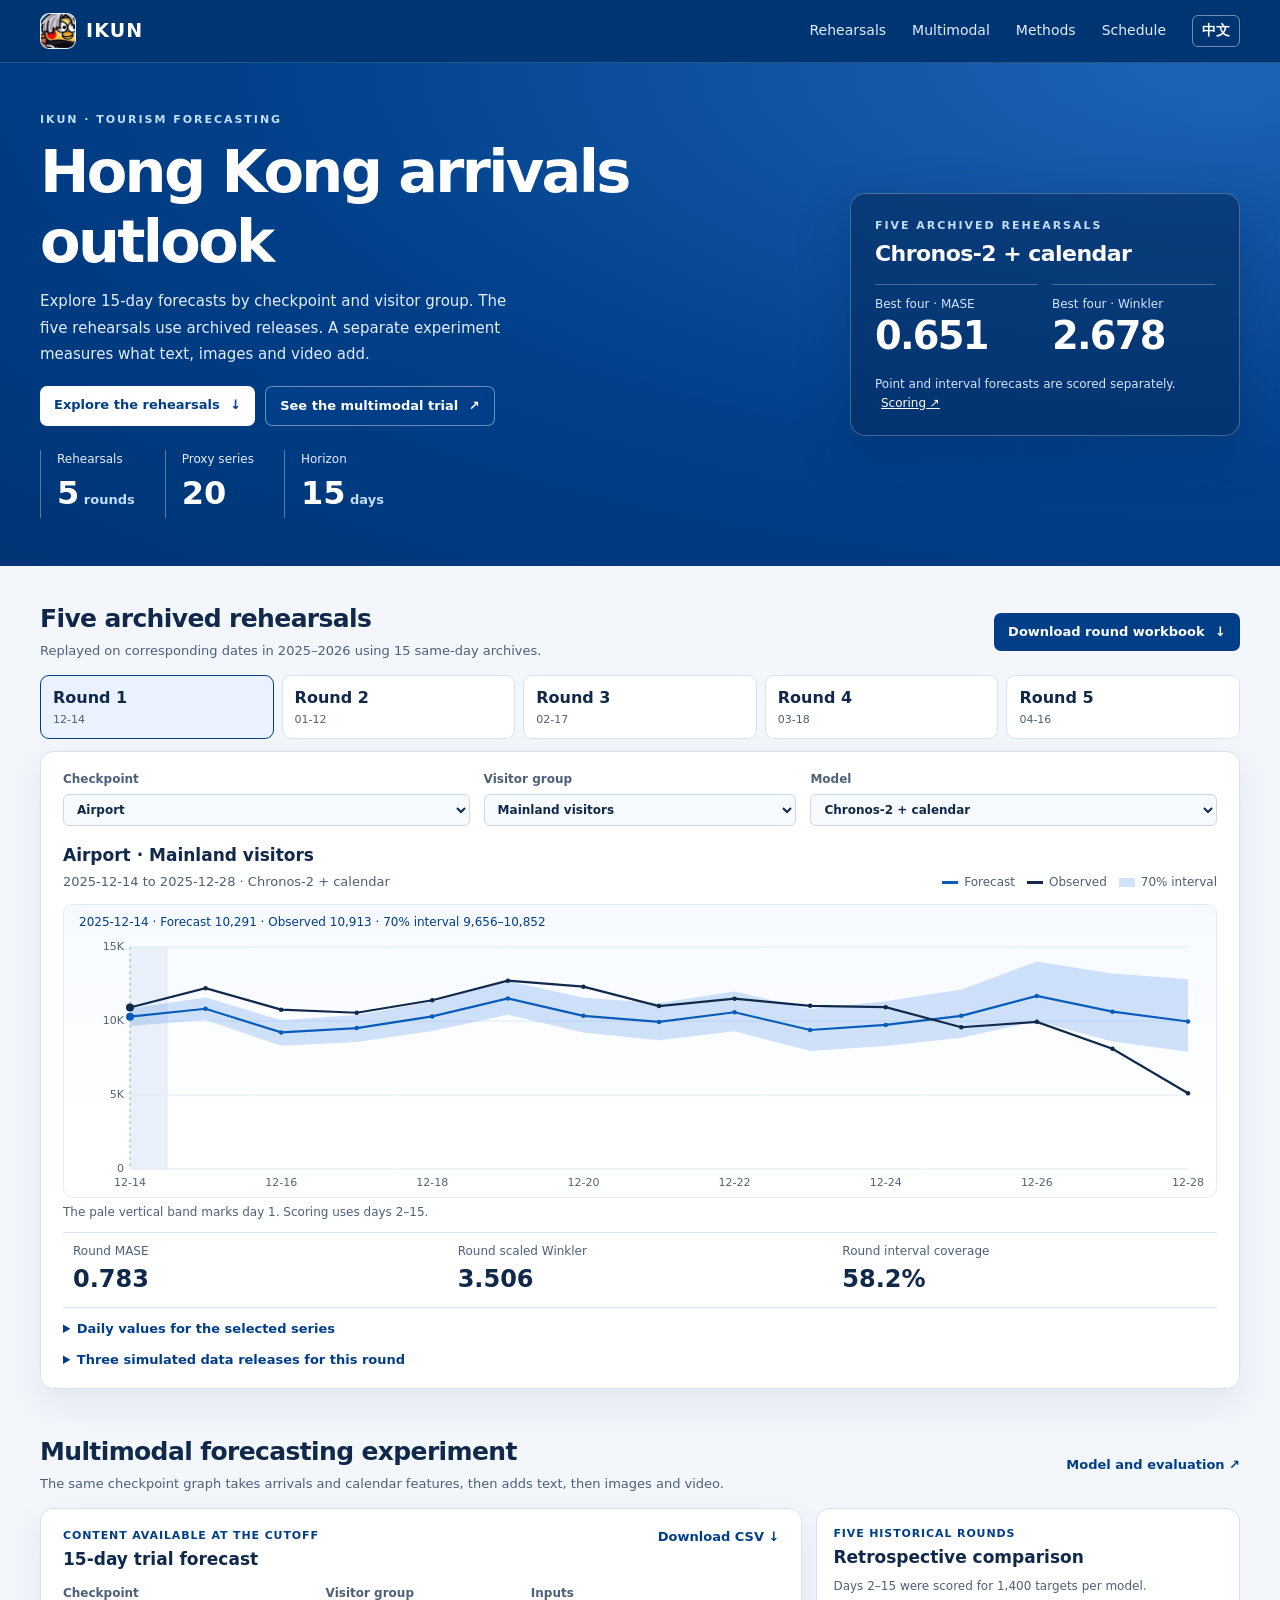
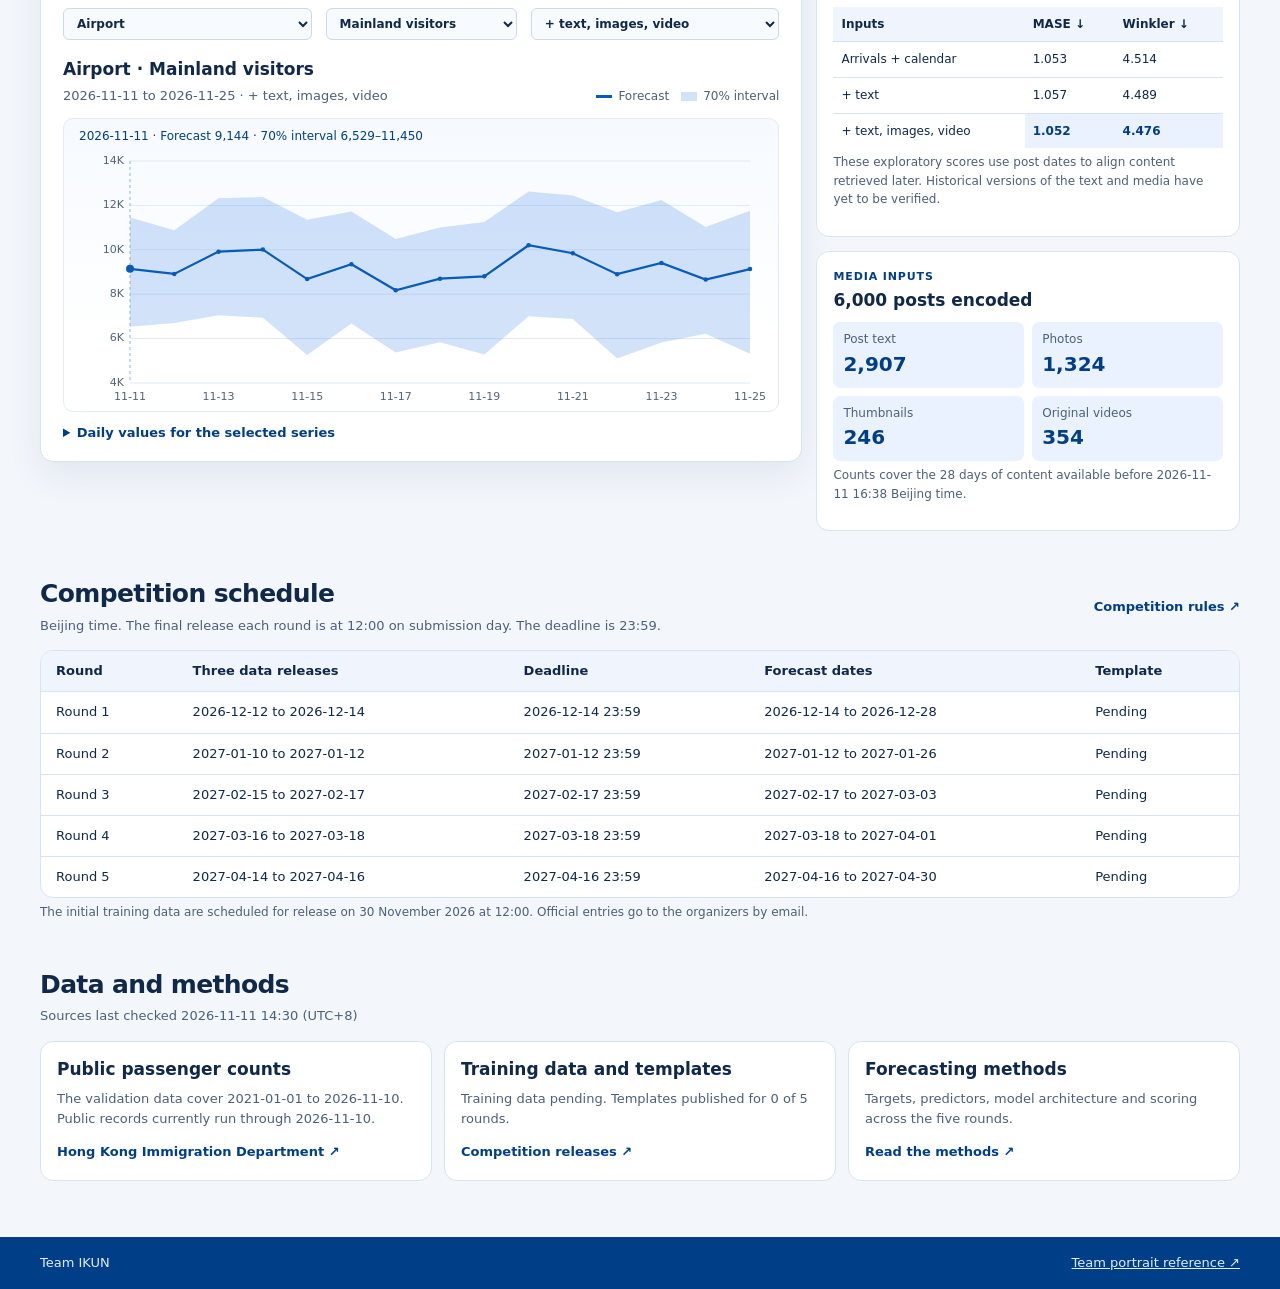
==== site/en/index.html @ d588dd1e "Publish bilingual arrivals outlook and multimodal trial" ====
<!doctype html>
<html lang="en">
<head>
  <meta charset="utf-8">
  <meta name="viewport" content="width=device-width, initial-scale=1">
  <meta name="description" content="IKUN forecasts Hong Kong visitor arrivals by checkpoint, with five archived rehearsals and an experiment using text, images and video.">
  <title>IKUN · Hong Kong arrivals outlook</title>
  <link rel="icon" href="../assets/ikun-avatar.png" type="image/png">
  <link rel="stylesheet" href="../style.css">
  <link rel="alternate" hreflang="zh-Hans" href="../index.html">
  <script defer src="../rehearsal.js"></script>
  <script defer src="../multimodal.js"></script>
  <script defer src="../sources.js"></script>
  <script defer src="../app.js"></script>
</head>
<body>
  <header class="masthead">
    <div class="wrap nav">
      <a class="brand" href="#top"><img class="team-avatar" src="../assets/ikun-avatar.png" alt="" width="36" height="36"> IKUN</a>
      <nav aria-label="Main navigation">
        <a href="#forecast">Rehearsals</a>
        <a href="#multimodal">Multimodal</a>
        <a href="methods.html">Methods</a>
        <a href="#calendar">Schedule</a>
        <a class="language" href="../index.html" hreflang="zh-Hans" lang="zh-Hans">中文</a>
      </nav>
    </div>
  </header>
  <main id="top">
    <section class="hero">
      <div class="wrap hero-content hero-dashboard">
        <div class="hero-copy">
          <p class="eyebrow">IKUN · TOURISM FORECASTING</p>
          <h1>Hong Kong arrivals outlook</h1>
          <p class="intro">Explore 15-day forecasts by checkpoint and visitor group. The five rehearsals use archived releases. A separate experiment measures what text, images and video add.</p>
          <div class="hero-actions">
            <a class="button hero-button" href="#forecast">Explore the rehearsals <span aria-hidden="true">↓</span></a>
            <a class="button hero-outline" href="#multimodal">See the multimodal trial <span aria-hidden="true">↗</span></a>
          </div>
          <dl class="hero-stats">
            <div><dt>Rehearsals</dt><dd>5<span> rounds</span></dd></div>
            <div><dt>Proxy series</dt><dd>20</dd></div>
            <div><dt>Horizon</dt><dd>15<span> days</span></dd></div>
          </dl>
        </div>
        <div class="hero-result">
          <p class="eyebrow">FIVE ARCHIVED REHEARSALS</p>
          <h2>Chronos-2 + calendar</h2>
          <dl class="hero-result-stats">
            <div><dt>Best four · MASE</dt><dd id="hero-mase">—</dd></div>
            <div><dt>Best four · Winkler</dt><dd id="hero-winkler">—</dd></div>
          </dl>
          <p>Point and interval forecasts are scored separately. <a href="methods.html#evaluation-title">Scoring ↗</a></p>
        </div>
      </div>
    </section>
    <div class="wrap content">
      <section id="forecast" aria-labelledby="forecast-title">
        <div class="section-heading">
          <div><h2 id="forecast-title">Five archived rehearsals</h2><p>Replayed on corresponding dates in 2025–2026 using 15 same-day archives.</p></div>
          <a id="workbook" class="button" download>Download round workbook <span aria-hidden="true">↓</span></a>
        </div>
        <div class="rounds" id="rounds" aria-label="Rehearsal rounds"></div>
        <div class="card forecast">
          <div class="filters">
            <label>Checkpoint<select id="port"></select></label>
            <label>Visitor group<select id="group"></select></label>
            <label>Model<select id="model"></select></label>
          </div>
          <div class="chart-header">
            <div><h3 id="chart-title"></h3><p id="chart-subtitle" aria-live="polite"></p></div>
            <ul class="legend" aria-label="Chart legend">
              <li><i class="forecast-key"></i>Forecast</li>
              <li><i class="actual-key"></i>Observed</li>
              <li><i class="interval-key"></i>70% interval</li>
            </ul>
          </div>
          <div class="chart-surface">
            <output class="chart-readout" id="chart-readout"></output>
            <canvas id="chart" tabindex="0" role="img" aria-label="Daily arrivals and forecasts. Use the left and right arrow keys to change dates. Values are listed in the table below."></canvas>
          </div>
          <p class="caption">The pale vertical band marks day 1. Scoring uses days 2–15.</p>
          <dl class="scores" id="scores" aria-live="polite"></dl>
          <details>
            <summary>Daily values for the selected series</summary>
            <div class="table-scroll">
              <table><thead><tr><th>Date</th><th>Observed</th><th>Point forecast</th><th>Lower</th><th>Upper</th></tr></thead><tbody id="daily"></tbody></table>
            </div>
          </details>
          <details>
            <summary>Three simulated data releases for this round</summary>
            <p class="caption">Each archive is selected at the noon Beijing time cutoff. All three forecasts cover the same target dates. The third serves as the rehearsal submission.</p>
            <div class="table-scroll">
              <table><thead><tr><th>Release date</th><th>Archive timestamp</th><th>History through</th><th>MASE</th></tr></thead><tbody id="releases"></tbody></table>
            </div>
          </details>
        </div>
      </section>
      <section id="multimodal" aria-labelledby="multimodal-title">
        <div class="section-heading">
          <div><h2 id="multimodal-title">Multimodal forecasting experiment</h2><p>The same checkpoint graph takes arrivals and calendar features, then adds text, then images and video.</p></div>
          <a class="text-link" href="methods.html#multimodal-method">Model and evaluation ↗</a>
        </div>
        <div class="experiment-grid">
          <article class="card forecast">
            <div class="experiment-heading">
              <div><p class="section-kicker">CONTENT AVAILABLE AT THE CUTOFF</p><h3>15-day trial forecast</h3></div>
              <a class="text-link" id="media-export" href="../exports/multimodal-trial.csv" download>Download CSV ↓</a>
            </div>
            <div class="filters media-filters">
              <label>Checkpoint<select id="media-port"></select></label>
              <label>Visitor group<select id="media-group"></select></label>
              <label>Inputs<select id="media-model"></select></label>
            </div>
            <div class="chart-header">
              <div><h3 id="media-chart-title"></h3><p id="media-chart-subtitle"></p></div>
              <ul class="legend" aria-label="Chart legend">
                <li><i class="forecast-key"></i>Forecast</li><li><i class="interval-key"></i>70% interval</li>
              </ul>
            </div>
            <div class="chart-surface">
              <output class="chart-readout" id="media-readout"></output>
              <canvas id="media-chart" tabindex="0" role="img" aria-label="Trial forecasts and intervals. Use the left and right arrow keys to change dates."></canvas>
            </div>
            <details>
              <summary>Daily values for the selected series</summary>
              <div class="table-scroll"><table><thead><tr><th>Date</th><th>Point forecast</th><th>Lower</th><th>Upper</th></tr></thead><tbody id="media-daily"></tbody></table></div>
            </details>
          </article>
          <aside class="experiment-side">
            <article class="card experiment-card">
              <p class="section-kicker">FIVE HISTORICAL ROUNDS</p>
              <h3>Retrospective comparison</h3>
              <p id="media-score-note" class="caption"></p>
              <div class="table-scroll">
                <table class="experiment-scores"><thead><tr><th>Inputs</th><th>MASE ↓</th><th>Winkler ↓</th></tr></thead><tbody id="media-scores"></tbody></table>
              </div>
              <p class="caption">These exploratory scores use post dates to align content retrieved later. Historical versions of the text and media have yet to be verified.</p>
            </article>
            <article class="card experiment-card">
              <p class="section-kicker">MEDIA INPUTS</p><h3 id="media-posts"></h3>
              <dl class="media-counts" id="media-counts"></dl>
              <p id="media-cutoff" class="caption"></p>
            </article>
          </aside>
        </div>
      </section>
      <section id="calendar" aria-labelledby="calendar-title">
        <div class="section-heading">
          <div><h2 id="calendar-title">Competition schedule</h2><p>Beijing time. The final release each round is at 12:00 on submission day. The deadline is 23:59.</p></div>
          <a class="text-link" href="https://tourismforecasting.net/tfc/rules.html">Competition rules ↗</a>
        </div>
        <div class="card table-scroll">
          <table class="calendar"><thead><tr><th>Round</th><th>Three data releases</th><th>Deadline</th><th>Forecast dates</th><th>Template</th></tr></thead><tbody id="schedule"></tbody></table>
        </div>
        <p class="caption">The initial training data are scheduled for release on 30 November 2026 at 12:00. Official entries go to the organizers by email.</p>
      </section>
      <section id="sources" aria-labelledby="sources-title">
        <div class="section-heading"><div><h2 id="sources-title">Data and methods</h2><p id="checked">Loading source status…</p></div></div>
        <div class="sources">
          <article class="card source-card"><h3>Public passenger counts</h3><p id="passenger-status"></p><a class="text-link" href="https://data.gov.hk/en-data/dataset/hk-immd-set5-statistics-daily-passenger-traffic">Hong Kong Immigration Department ↗</a></article>
          <article class="card source-card"><h3>Training data and templates</h3><p id="template-status"></p><a class="text-link" href="https://tourismforecasting.net/tfc/data_release.html#submission-templates">Competition releases ↗</a></article>
          <article class="card source-card"><h3>Forecasting methods</h3><p>Targets, predictors, model architecture and scoring across the five rounds.</p><a class="text-link" href="methods.html">Read the methods ↗</a></article>
        </div>
      </section>
    </div>
  </main>
  <footer><div class="wrap footer"><span>Team IKUN</span><a href="methods.html#team-photo">Team portrait reference ↗</a></div></footer>
</body>
</html>
---- site/style.css ----
:root {
  color-scheme: light;
  --ink: #10294a;
  --muted: #4d607a;
  --navy: #003f88;
  --line: #d8e3f2;
  --white: #fff;
  --paper: #f3f6fb;
  --accent: #003f88;
  --light-accent: #c1ddff;
  --tint: #eaf2ff;
  --plot-line: #075cb9;
  --plot-band: rgba(44, 124, 224, .21);
  --shadow: 0 14px 36px rgba(20, 55, 102, .075);
  font-family: Inter, "Microsoft YaHei", "PingFang SC", system-ui, sans-serif;
}
* { box-sizing: border-box; }
body { margin: 0; background: var(--paper); color: var(--ink); line-height: 1.55; }
a { color: inherit; }
button, select { font: inherit; }
button, summary, select { cursor: pointer; }
:focus-visible { outline: 3px solid #619cf3; outline-offset: 4px; }
.wrap { max-width: 1200px; width: calc(100% - 64px); margin: auto; }
.masthead { background: #003573; color: var(--white); border-bottom: 1px solid #ffffff28; }
.nav { min-height: 62px; display: flex; justify-content: space-between; align-items: center; gap: 16px; }
.brand { font-weight: 760; font-size: 19px; letter-spacing: .06em; display: inline-flex; gap: 10px; align-items: center; text-decoration: none; }
.team-avatar { display: block; object-fit: cover; border-radius: 9px; border: 1px solid #ffffff9e; background: var(--light-accent); }
nav { display: flex; align-items: center; gap: 26px; }
nav a { color: #e2edff; text-decoration: none; font-size: 14px; white-space: nowrap; }
nav a[aria-current="page"] { color: white; text-decoration: underline; text-underline-offset: 6px; }
nav a:hover, .text-link:hover { text-decoration: underline; }
.language { border: 1px solid #ffffff70; border-radius: 6px; padding: 4px 9px; color: white; font-weight: 650; }
.language:hover { background: #ffffff20; text-decoration: none; }
.hero { background: radial-gradient(ellipse at 96% 0%, #1d64b8 0%, #003f88 58%, #003475 100%); color: white; }
.hero-content { min-height: 218px; padding-block: 32px; display: flex; align-items: center; justify-content: space-between; gap: 32px; }
.hero-dashboard { padding-block: 48px; align-items: center; gap: clamp(24px, 6vw, 76px); }
.hero-copy { flex: 1 1 0; min-width: 0; }
.hero-copy .intro { max-width: 495px; line-height: 1.75; }
.hero-actions { display: flex; flex-wrap: wrap; gap: 10px; margin-block: 19px 24px; }
.hero-outline { color: white; border: 1px solid #ffffff66; background: #ffffff0e; }
.hero-outline:hover { background: #ffffff2b; }
.hero-result { flex: 0 0 min(38%, 390px); min-width: 0; padding: 23px 24px; border: 1px solid #ffffff42; border-radius: 15px; background: #062e62a0; box-shadow: 0 16px 48px #00265956; }
.hero-result h2 { margin: 5px 0 15px; font-size: 22px; }
.hero-result p:last-child { font-size: 12px; margin: 16px 0 0; color: #d3e4ff; }
.hero-result p a { margin-left: 6px; color: white; }
.hero-result-stats { display: grid; grid-template-columns: 1fr 1fr; gap: 14px; margin: 0; }
.hero-result-stats > div { border-top: 1px solid #ffffff45; padding-top: 10px; }
.hero-result-stats dt { color: #d3e4ff; font-size: 12px; }
.hero-result-stats dd { font-weight: 720; font-size: clamp(27px, 3vw, 42px); letter-spacing: -.045em; line-height: 1.2; }
.eyebrow { margin: 0; font-size: 11px; color: var(--light-accent); font-weight: 700; letter-spacing: .18em; }
h1 { font-size: clamp(34px, 5vw, 59px); line-height: 1.18; margin: 9px 0 12px; letter-spacing: -.045em; }
.intro { color: #e2edff; margin: 0; font-size: 15px; }
.hero-stats { display: flex; gap: 30px; margin: 0; }
.hero-stats > div { padding-left: 16px; border-left: 1px solid #ffffff58; }
.hero-stats dt { color: #e2edff; font-size: 12px; white-space: nowrap; }
dd { margin: 0; font-variant-numeric: tabular-nums; }
.hero-stats dd { color: white; font-size: 32px; font-weight: 730; white-space: nowrap; }
.hero-stats dd span { font-size: 13px; color: var(--light-accent); }
.content { padding-block: 36px 56px; }
.content section + section { margin-top: 46px; }
.section-heading { display: flex; justify-content: space-between; align-items: center; gap: 12px; margin-bottom: 14px; }
h2, h3 { line-height: 1.35; margin: 0; }
h2 { font-size: 25px; letter-spacing: -.025em; }
h3 { font-size: 17px; }
.section-heading p, .chart-header p { margin: 5px 0 0; color: var(--muted); font-size: 13px; }
.button { display: inline-block; background: var(--accent); color: white; border-radius: 7px; padding: 9px 14px; font-size: 13px; font-weight: 650; text-decoration: none; white-space: nowrap; }
.button:hover { background: #002e65; }
.hero-button { background: #fff; color: var(--accent); }
.hero-button:hover { background: var(--light-accent); }
.button span { margin-left: 6px; }
.rounds { display: grid; grid-template-columns: repeat(5, minmax(0, 1fr)); gap: 8px; margin-bottom: 12px; }
.round { padding: 10px 12px; text-align: left; border: 1px solid var(--line); border-radius: 9px; background: white; color: var(--ink); }
.round:hover { border-color: #82a9d8; }
.round b, .round span { display: block; }
.round span { font-size: 11px; color: var(--muted); font-variant-numeric: tabular-nums; white-space: nowrap; }
.round[aria-pressed="true"] { background: var(--tint); border-color: var(--accent); }
.card { min-width: 0; background: white; border: 1px solid var(--line); border-radius: 13px; }
.forecast { padding: 18px 22px; box-shadow: var(--shadow); }
.filters { display: grid; grid-template-columns: 1.3fr 1fr 1.3fr; gap: 14px; }
label { display: flex; flex-direction: column; gap: 5px; font-size: 12px; color: var(--muted); font-weight: 650; min-width: 0; }
select { background: #f7faff; border: 1px solid #cbd9eb; border-radius: 6px; color: var(--ink); padding: 7px 9px; width: 100%; }
.chart-header { margin-top: 18px; display: flex; justify-content: space-between; align-items: end; flex-wrap: wrap; gap: 8px; }
.legend { display: flex; flex-wrap: wrap; gap: 12px; padding: 0; margin: 0; list-style: none; color: var(--muted); font-size: 12px; }
.legend li { display: inline-flex; align-items: center; gap: 6px; }
.legend i { width: 16px; height: 3px; background: var(--plot-line); }
.legend .actual-key { background: var(--ink); }
.legend .interval-key { height: 9px; background: var(--plot-band); }
canvas { display: block; width: 100%; height: 262px; }
.chart-surface { background: linear-gradient(180deg, #f6faff, #fff 76%); border: 1px solid #e2ebf7; border-radius: 10px; margin-top: 12px; padding: 8px 10px 0; }
.chart-readout { display: block; min-height: 22px; margin-inline: 5px; color: var(--accent); font-size: 12px; font-variant-numeric: tabular-nums; }
.caption { color: var(--muted); margin: 5px 0 11px; font-size: 12px; }
.scores { display: grid; grid-template-columns: repeat(3, 1fr); border-top: 1px solid var(--line); border-bottom: 1px solid var(--line); padding-block: 9px; margin: 10px 0 0; }
.scores div { padding-left: 10px; }
.scores dt { font-size: 12px; color: var(--muted); }
.scores dd { font-weight: 700; font-size: 24px; }
details { margin-top: 11px; font-size: 13px; }
details summary { font-weight: 650; color: var(--accent); }
.table-scroll { overflow-x: auto; }
table { width: 100%; border-collapse: collapse; font-size: 13px; }
th, td { padding: 10px 12px; text-align: left; white-space: nowrap; border-bottom: 1px solid var(--line); font-variant-numeric: tabular-nums; }
th { background: #f0f5fd; font-weight: 650; }
tbody tr:last-child td { border-bottom: 0; }
.calendar th, .calendar td { padding: 10px 15px; }
.text-link { color: var(--accent); font-weight: 650; text-decoration: none; font-size: 13px; white-space: nowrap; }
.sources { display: grid; grid-template-columns: repeat(3, 1fr); gap: 12px; }
.experiment-grid { display: grid; grid-template-columns: minmax(0, 1.8fr) minmax(0, 1fr); align-items: start; gap: 14px; }
.experiment-heading { display: flex; justify-content: space-between; align-items: start; gap: 10px; margin-bottom: 13px; }
.experiment-side { display: grid; min-width: 0; gap: 14px; }
.experiment-card { padding: 16px; }
.section-kicker { color: var(--accent); font-size: 11px; font-weight: 750; letter-spacing: .08em; margin: 0 0 4px; }
.experiment-card > h3 { margin-bottom: 8px; }
.experiment-scores { font-size: 12px; }
.experiment-scores th, .experiment-scores td { padding: 8px; }
.experiment-scores td:first-child { white-space: normal; }
.best-score { color: var(--accent); font-weight: 750; background: var(--tint); }
.media-counts { display: grid; grid-template-columns: repeat(2, 1fr); gap: 8px; margin: 10px 0 0; }
.media-counts > div { background: var(--tint); border-radius: 7px; padding: 8px 10px; }
.media-counts dt { font-size: 12px; color: var(--muted); }
.media-counts dd { font-weight: 720; font-size: 20px; color: var(--accent); }
.source-card { padding: 16px; }
.source-card p { color: var(--muted); margin: 8px 0 10px; font-size: 13px; }
.status { color: var(--accent); font-weight: 650; }
footer { background: var(--navy); color: #e2edff; font-size: 13px; }
.footer { display: flex; justify-content: space-between; padding-block: 16px; }
.method-content { max-width: 1040px; }
.method-card { padding: 18px 20px; }
.method-card p { margin: 0 0 12px; }
.method-card p:last-child { margin-bottom: 0; }
.method-card h3 { margin-bottom: 10px; }
.method-stats { display: grid; grid-template-columns: repeat(3, 1fr); margin: 16px 0; gap: 10px; }
.method-stats div { padding: 10px 12px; background: var(--tint); border-radius: 6px; }
.method-stats dt { font-size: 12px; color: var(--muted); }
.method-stats dd { font-size: 22px; font-weight: 730; color: var(--accent); }
.method-links { display: flex; flex-wrap: wrap; gap: 4px 16px; margin: 10px 0 0; }
.method-links a { font-size: 13px; font-weight: 650; color: var(--accent); text-decoration: none; }
.method-links a:hover { text-decoration: underline; }
.method-table { min-width: 530px; }
.method-table th, .method-table td { white-space: normal; vertical-align: top; }
.method-table tbody th { width: 19%; background: white; }
.method-models { display: grid; grid-template-columns: repeat(2, 1fr); gap: 14px; }
.method-wide { grid-column: 1 / -1; }
.formula { background: var(--tint); padding: 10px 12px; border-radius: 6px; color: var(--accent); font-size: 14px; }
.method-flow { display: grid; grid-template-columns: repeat(4, 1fr); gap: 10px; margin: 0 0 14px; padding: 0; list-style: none; }
.method-flow li { background: #e5efff; border: 1px solid var(--line); border-radius: 8px; padding: 12px; }
.method-flow strong, .method-flow span { display: block; }
.method-flow span { margin-top: 4px; font-size: 13px; color: var(--muted); }
.metric-list { display: grid; gap: 12px; margin: 0 0 12px; }
.metric-list dt { font-weight: 700; }
.metric-list dd { margin-top: 2px; color: var(--muted); }
.team-photo { margin-top: 24px; }
.team-photo figure { margin: 14px 0 0; }
.team-photo img { display: block; width: min(100%, 280px); height: auto; border-radius: 8px; }
@media (max-width: 860px) {
  .hero-dashboard { padding-block: 36px; }
  .experiment-grid { grid-template-columns: 1fr; }
  .experiment-side { grid-template-columns: repeat(2, 1fr); }
}
@media (max-width: 720px) {
  .wrap { width: calc(100% - 32px); }
  .hero-content { align-items: flex-start; flex-direction: column; gap: 20px; padding-block: 24px; }
  .hero-dashboard { gap: 23px; }
  .hero-result { flex-basis: auto; width: 100%; padding: 15px 16px; }
  .hero-result h2 { margin-bottom: 8px; font-size: 18px; }
  .hero-result p:last-child { margin-top: 9px; }
  .hero-actions { margin-block: 14px 17px; }
  .hero-stats { gap: 20px; }
  .hero-stats dd { font-size: 25px; }
  nav { gap: 12px; }
  nav a { font-size: 12px; }
  .rounds { gap: 4px; }
  .round { padding: 7px 3px; text-align: center; }
  .round b { font-size: 13px; white-space: nowrap; }
  .filters { grid-template-columns: repeat(2, minmax(0, 1fr)); }
  .filters label:last-child { grid-column: span 2; }
  .forecast { padding: 12px; }
  .sources { grid-template-columns: 1fr; }
  .experiment-side { grid-template-columns: 1fr; }
  .method-models { grid-template-columns: 1fr; }
  .method-flow { grid-template-columns: repeat(2, 1fr); }
  .method-card { padding: 14px; }
  .method-stats dd { font-size: 18px; }
  .section-heading { align-items: start; }
  .button { white-space: normal; text-align: center; }
  canvas { height: 218px; }
  .chart-surface { padding-inline: 4px; }
}
@media (max-width: 580px) {
  .nav { flex-wrap: wrap; gap: 7px; padding-block: 9px; }
  .nav nav { justify-content: space-between; flex-wrap: wrap; gap: 8px; flex: 1 1 100%; }
  .brand { font-size: 16px; }
}
@media (max-width: 380px) {
  .hero-stats { gap: 12px; }
  .hero-stats > div { padding-left: 9px; }
  .round b { font-size: 12px; }
  .section-heading { flex-wrap: wrap; }
}
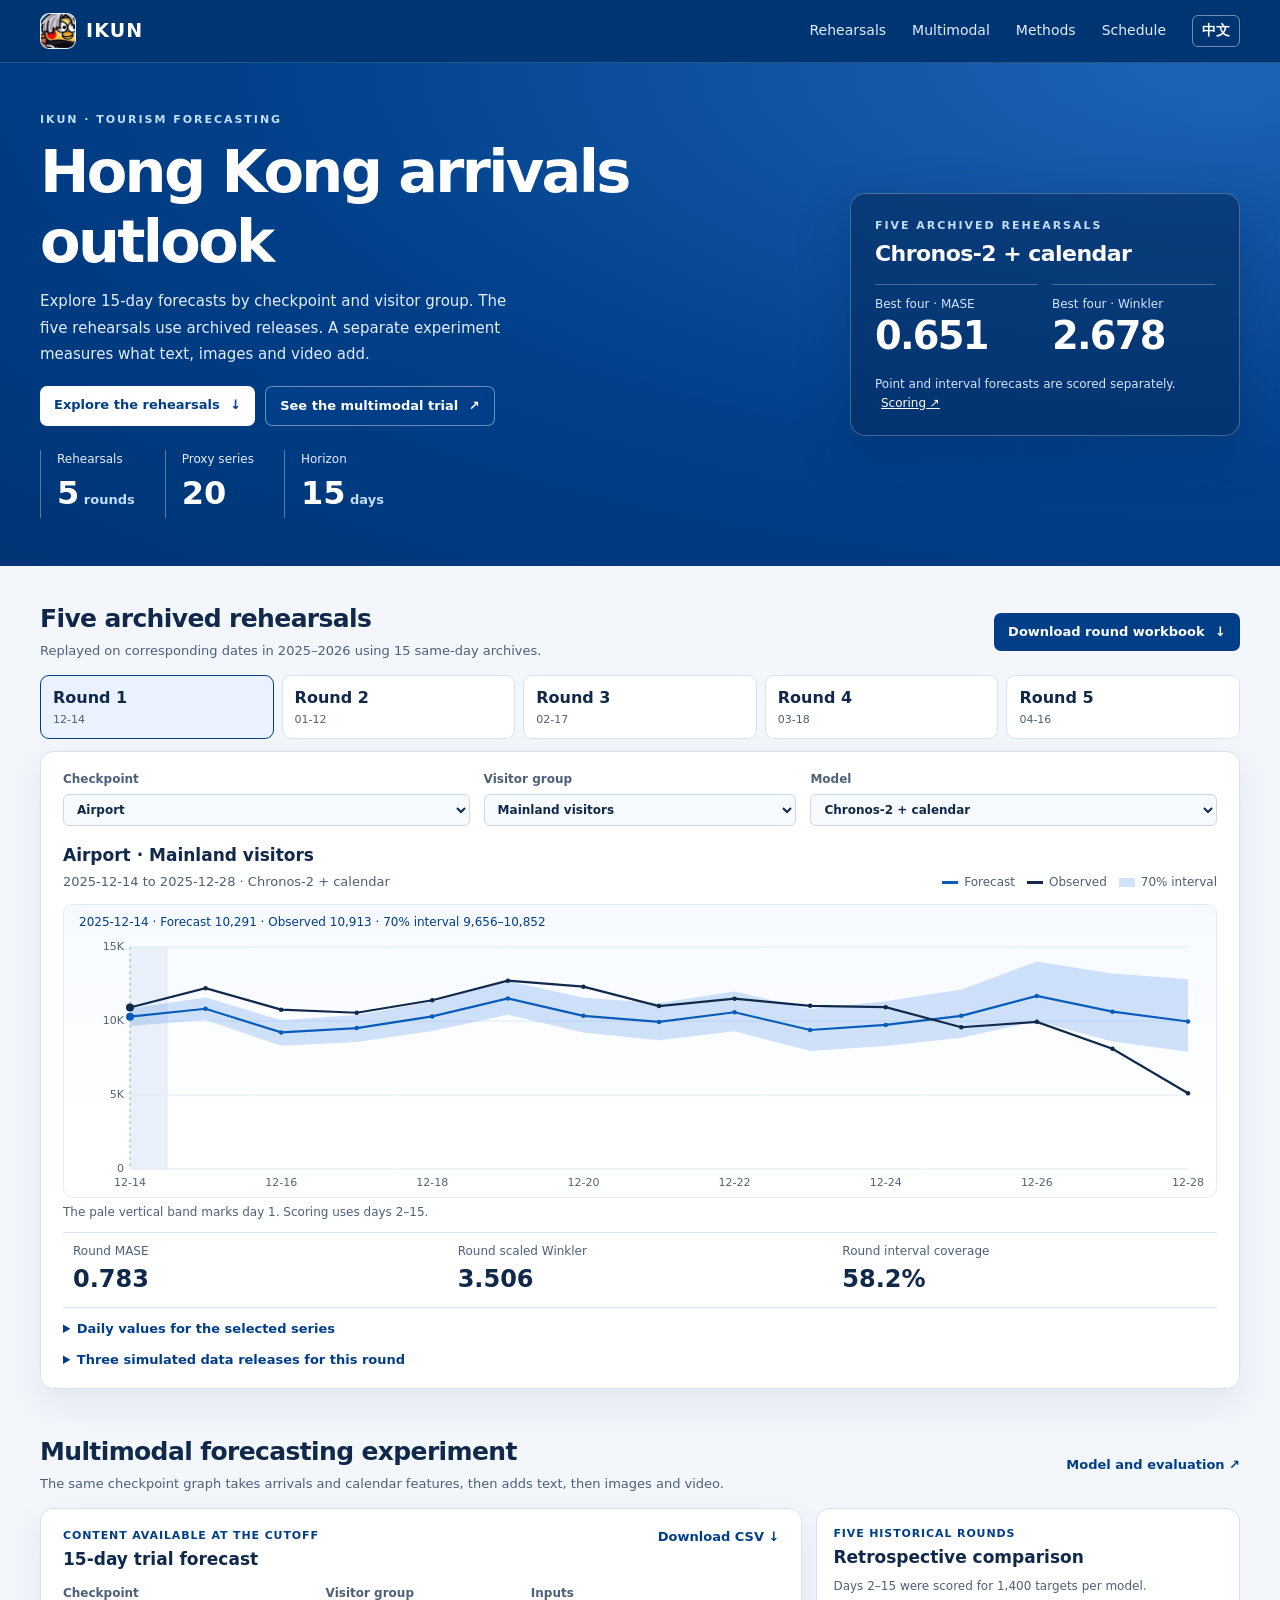
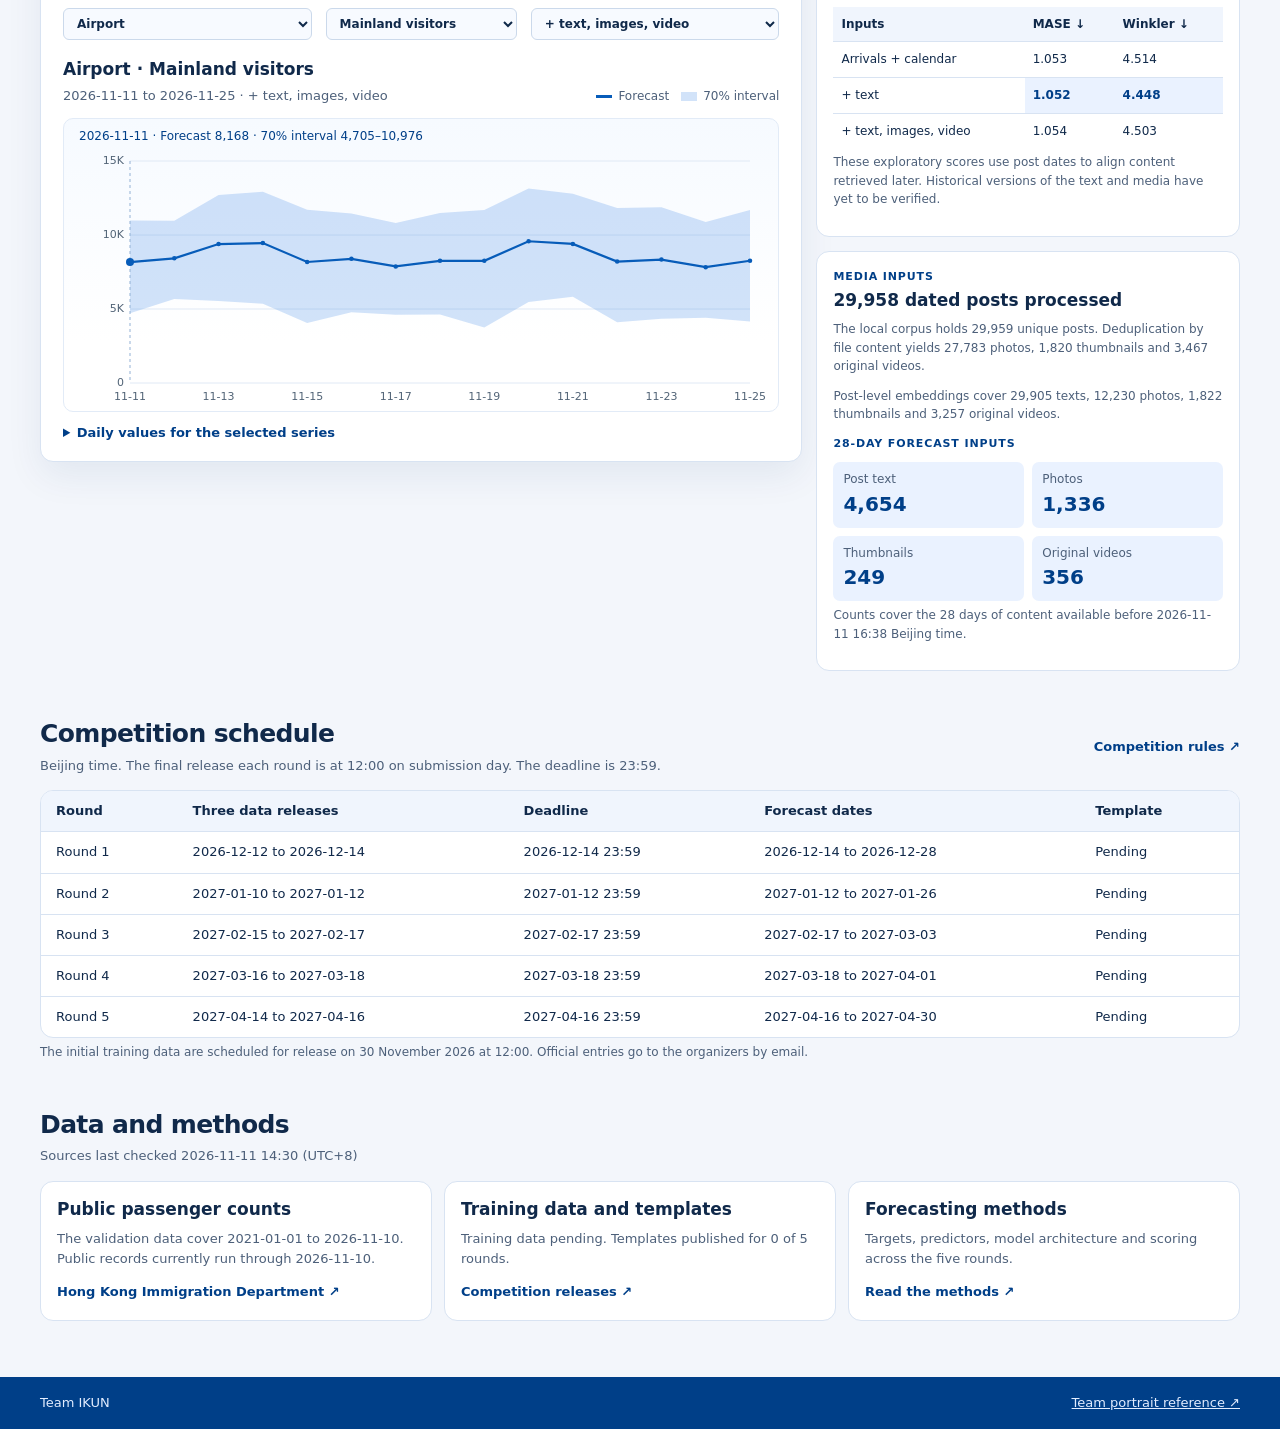
==== commit 5c00c06f: "Publish replay across all dated social posts" ====
--- a/site/en/index.html
+++ b/site/en/index.html
@@ -139,6 +139,9 @@
             </article>
             <article class="card experiment-card">
               <p class="section-kicker">MEDIA INPUTS</p><h3 id="media-posts"></h3>
+              <p id="media-inventory" class="caption"></p>
+              <p id="media-encoded" class="caption"></p>
+              <p class="section-kicker">28-DAY FORECAST INPUTS</p>
               <dl class="media-counts" id="media-counts"></dl>
               <p id="media-cutoff" class="caption"></p>
             </article>
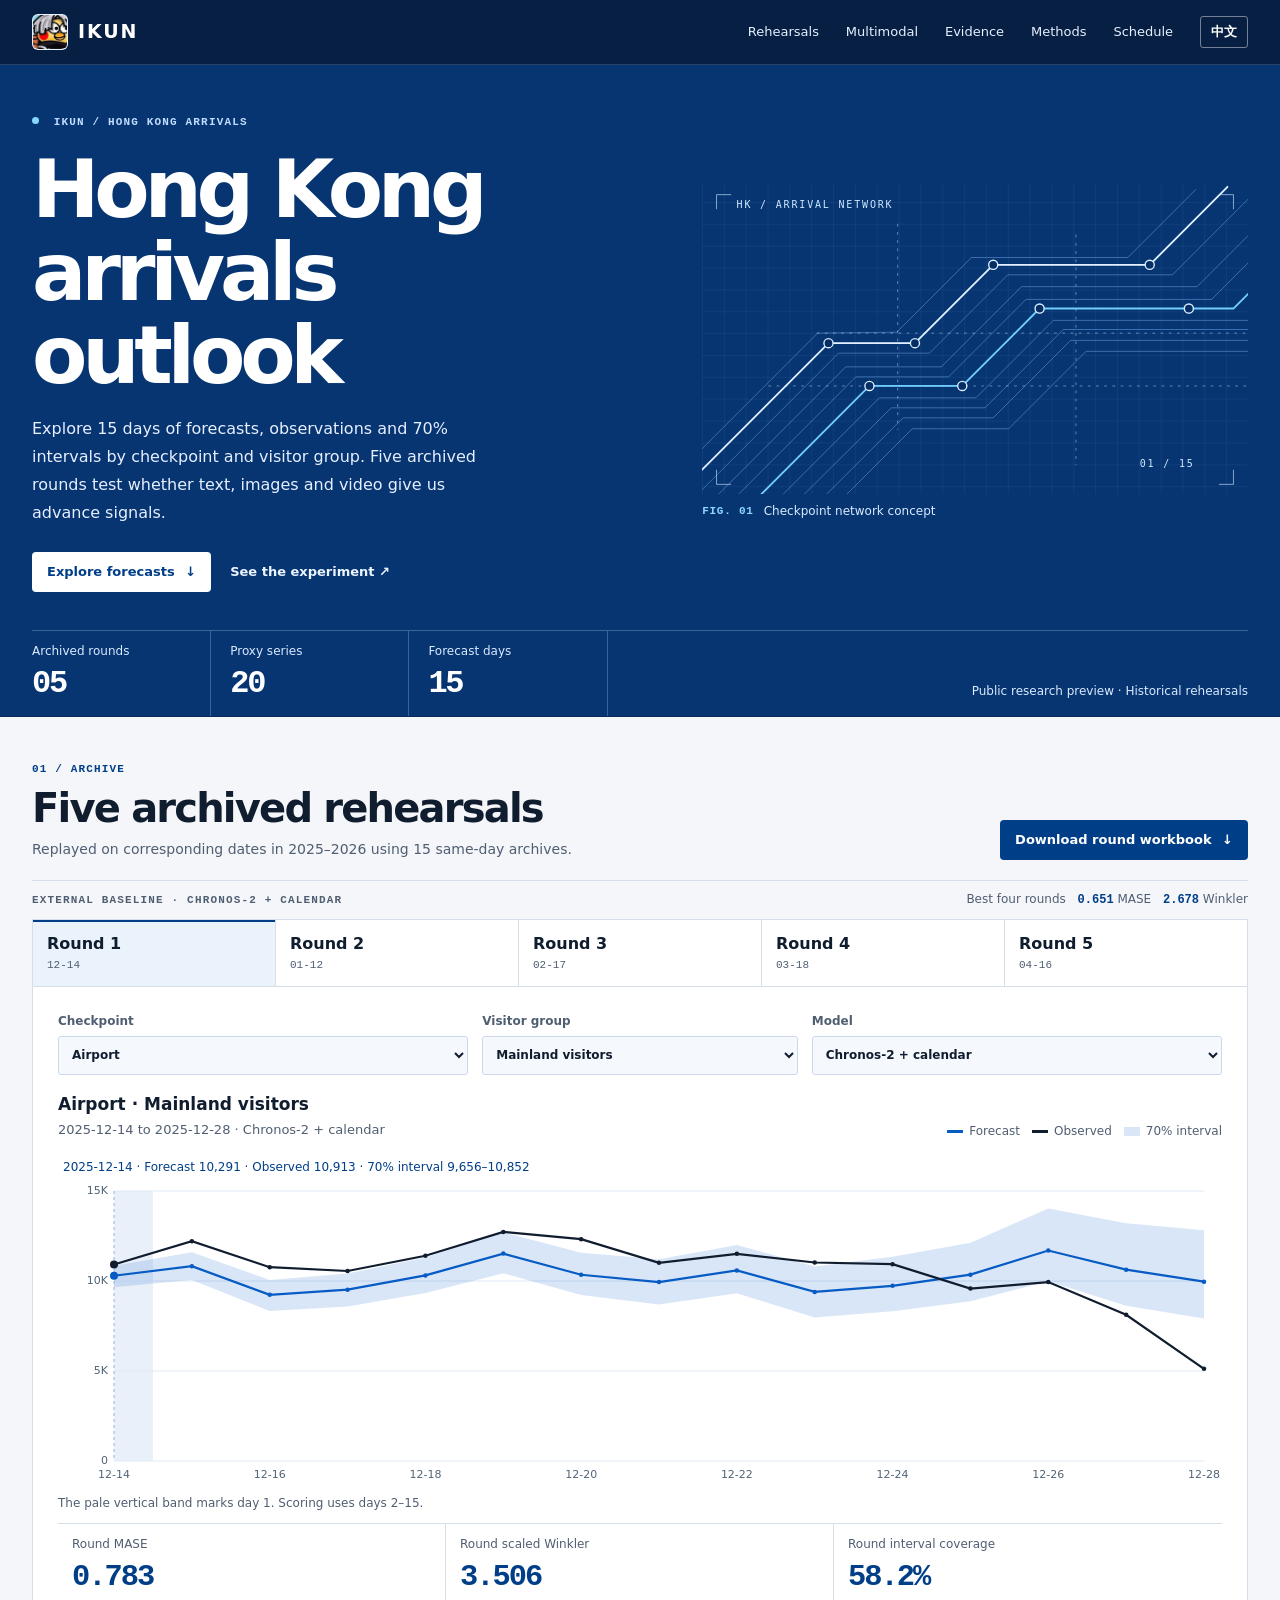
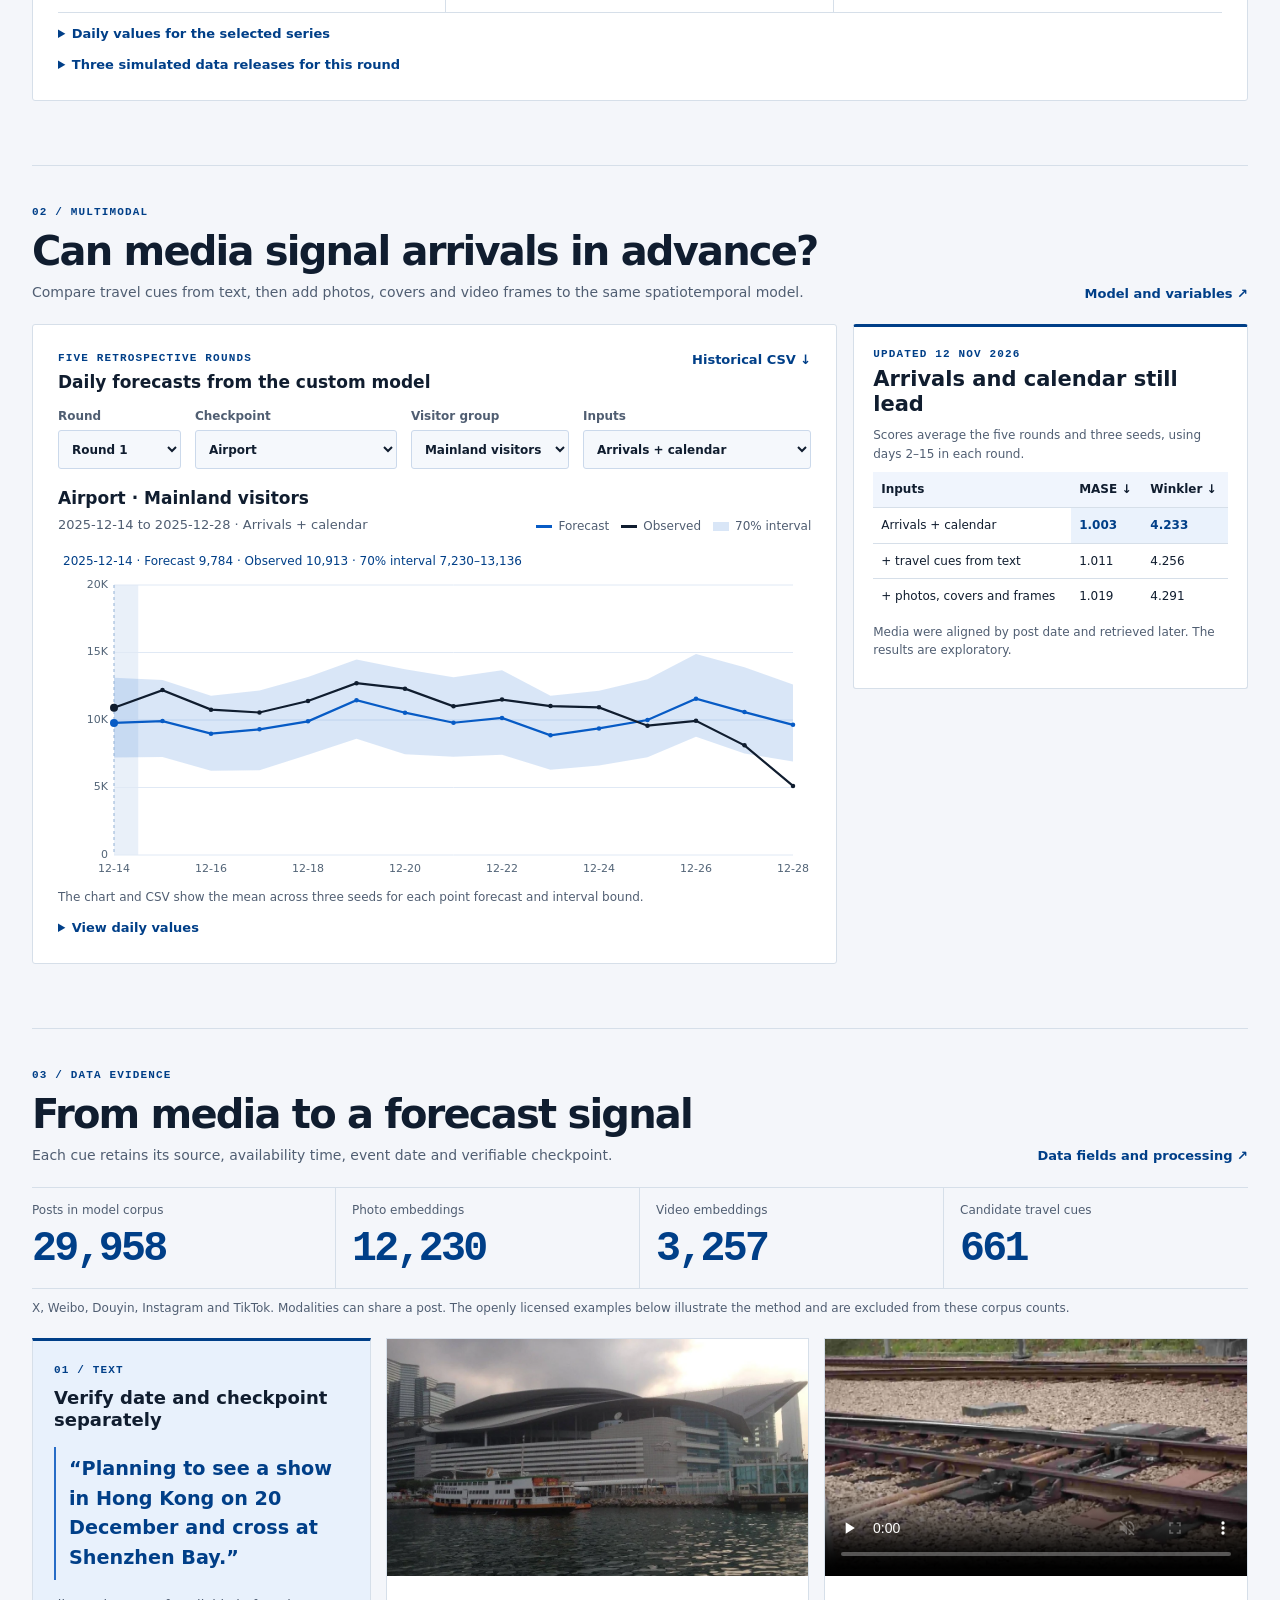
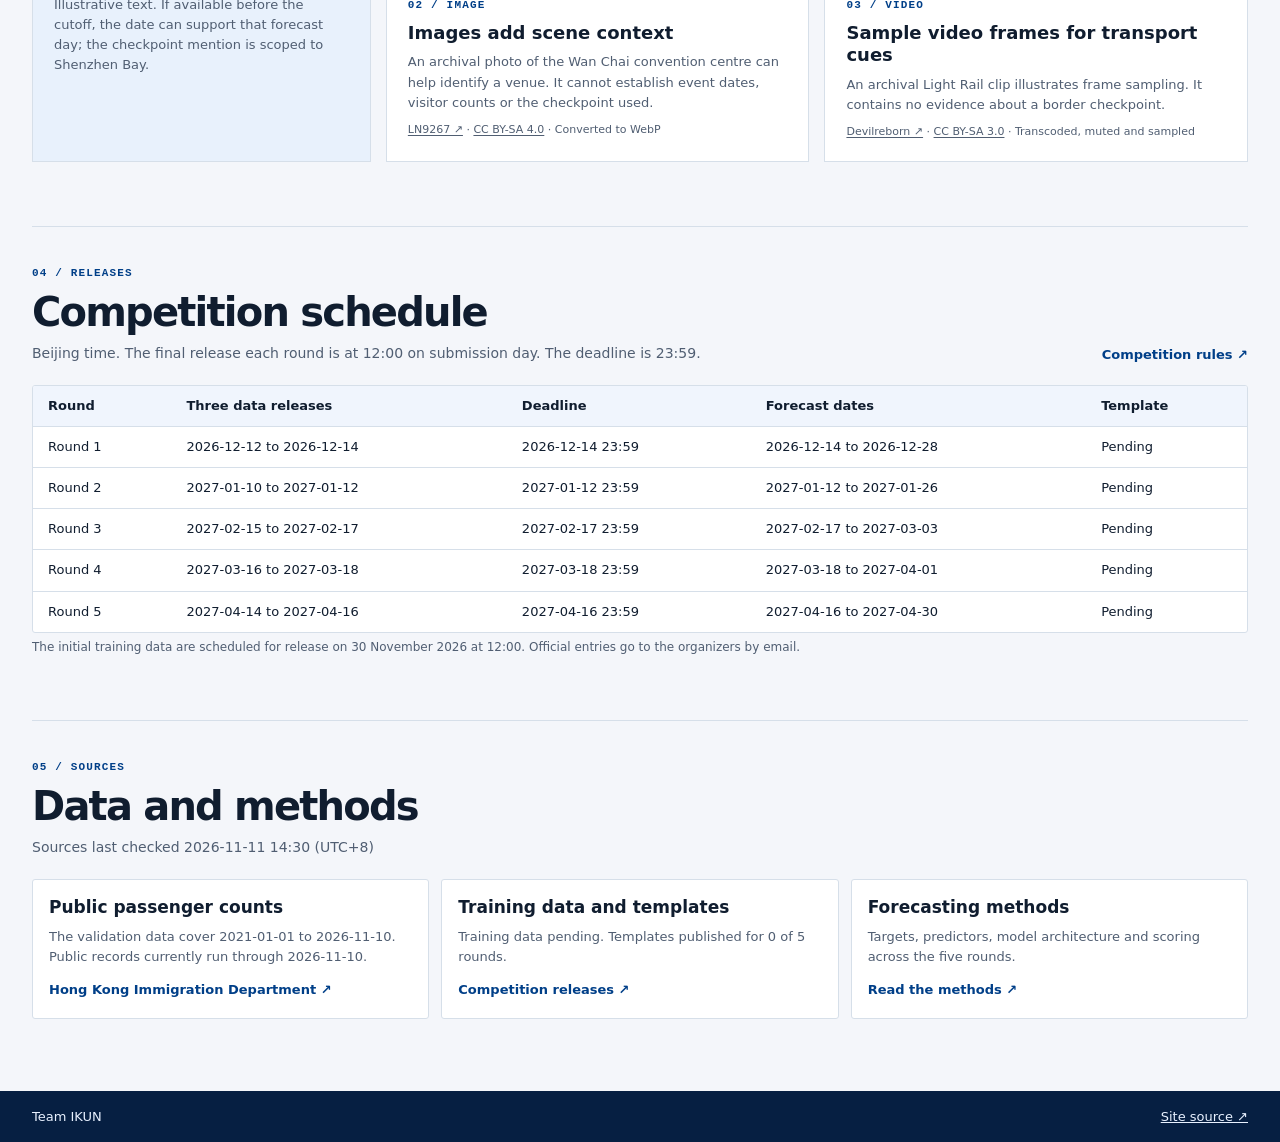
==== commit 037f5187: "Redesign the IKUN research dashboard around historical evidence" ====
--- a/site/en/index.html
+++ b/site/en/index.html
@@ -7,6 +7,7 @@
   <title>IKUN · Hong Kong arrivals outlook</title>
   <link rel="icon" href="../assets/ikun-avatar.png" type="image/png">
   <link rel="stylesheet" href="../style.css">
+  <link rel="stylesheet" href="../atlas.css">
   <link rel="alternate" hreflang="zh-Hans" href="../index.html">
   <script defer src="../rehearsal.js"></script>
   <script defer src="../multimodal.js"></script>
@@ -20,6 +21,7 @@
       <nav aria-label="Main navigation">
         <a href="#forecast">Rehearsals</a>
         <a href="#multimodal">Multimodal</a>
+        <a href="#evidence">Evidence</a>
         <a href="methods.html">Methods</a>
         <a href="#calendar">Schedule</a>
         <a class="language" href="../index.html" hreflang="zh-Hans" lang="zh-Hans">中文</a>
@@ -27,38 +29,40 @@
     </div>
   </header>
   <main id="top">
-    <section class="hero">
-      <div class="wrap hero-content hero-dashboard">
+    <section class="hero atlas-hero" aria-labelledby="page-title">
+      <div class="wrap atlas-grid">
         <div class="hero-copy">
-          <p class="eyebrow">IKUN · TOURISM FORECASTING</p>
-          <h1>Hong Kong arrivals outlook</h1>
-          <p class="intro">Explore 15-day forecasts by checkpoint and visitor group. The five rehearsals use archived releases. A separate experiment measures what text, images and video add.</p>
+          <p class="eyebrow"><span class="atlas-dot" aria-hidden="true"></span> IKUN / HONG KONG ARRIVALS</p>
+          <h1 id="page-title">Hong Kong<br>arrivals outlook</h1>
+          <p class="intro">Explore 15 days of forecasts, observations and 70% intervals by checkpoint and visitor group. Five archived rounds test whether text, images and video give us advance signals.</p>
           <div class="hero-actions">
-            <a class="button hero-button" href="#forecast">Explore the rehearsals <span aria-hidden="true">↓</span></a>
-            <a class="button hero-outline" href="#multimodal">See the multimodal trial <span aria-hidden="true">↗</span></a>
-          </div>
-          <dl class="hero-stats">
-            <div><dt>Rehearsals</dt><dd>5<span> rounds</span></dd></div>
-            <div><dt>Proxy series</dt><dd>20</dd></div>
-            <div><dt>Horizon</dt><dd>15<span> days</span></dd></div>
-          </dl>
-        </div>
-        <div class="hero-result">
-          <p class="eyebrow">FIVE ARCHIVED REHEARSALS</p>
-          <h2>Chronos-2 + calendar</h2>
-          <dl class="hero-result-stats">
-            <div><dt>Best four · MASE</dt><dd id="hero-mase">—</dd></div>
-            <div><dt>Best four · Winkler</dt><dd id="hero-winkler">—</dd></div>
-          </dl>
-          <p>Point and interval forecasts are scored separately. <a href="methods.html#evaluation-title">Scoring ↗</a></p>
-        </div>
+            <a class="button hero-button" href="#forecast">Explore forecasts <span aria-hidden="true">↓</span></a>
+            <a class="atlas-secondary" href="#multimodal">See the experiment <span aria-hidden="true">↗</span></a>
+          </div>
+        </div>
+        <figure class="atlas-figure">
+          <img src="../assets/arrival-network.svg" width="600" height="350" alt="">
+          <figcaption><span>FIG. 01</span> Checkpoint network concept</figcaption>
+        </figure>
+      </div>
+      <div class="wrap atlas-band">
+        <dl>
+          <div><dt>Archived rounds</dt><dd>05</dd></div>
+          <div><dt>Proxy series</dt><dd>20</dd></div>
+          <div><dt>Forecast days</dt><dd>15</dd></div>
+        </dl>
+        <p>Public research preview · Historical rehearsals</p>
       </div>
     </section>
     <div class="wrap content">
       <section id="forecast" aria-labelledby="forecast-title">
         <div class="section-heading">
-          <div><h2 id="forecast-title">Five archived rehearsals</h2><p>Replayed on corresponding dates in 2025–2026 using 15 same-day archives.</p></div>
+          <div><p class="section-index">01 / ARCHIVE</p><h2 id="forecast-title">Five archived rehearsals</h2><p>Replayed on corresponding dates in 2025–2026 using 15 same-day archives.</p></div>
           <a id="workbook" class="button" download>Download round workbook <span aria-hidden="true">↓</span></a>
+        </div>
+        <div class="archive-strip">
+          <span>EXTERNAL BASELINE · CHRONOS-2 + CALENDAR</span>
+          <span>Best four rounds <b id="hero-mase">—</b> MASE <b id="hero-winkler">—</b> Winkler</span>
         </div>
         <div class="rounds" id="rounds" aria-label="Rehearsal rounds"></div>
         <div class="card forecast">
@@ -98,59 +102,90 @@
       </section>
       <section id="multimodal" aria-labelledby="multimodal-title">
         <div class="section-heading">
-          <div><h2 id="multimodal-title">Multimodal forecasting experiment</h2><p>The same checkpoint graph takes arrivals and calendar features, then adds text, then images and video.</p></div>
-          <a class="text-link" href="methods.html#multimodal-method">Model and evaluation ↗</a>
+          <div><p class="section-index">02 / MULTIMODAL</p><h2 id="multimodal-title">Can media signal arrivals in advance?</h2>
+          <p>Compare travel cues from text, then add photos, covers and video frames to the same spatiotemporal model.</p></div>
+          <a class="text-link" href="methods.html#multimodal-method">Model and variables ↗</a>
         </div>
         <div class="experiment-grid">
           <article class="card forecast">
             <div class="experiment-heading">
-              <div><p class="section-kicker">CONTENT AVAILABLE AT THE CUTOFF</p><h3>15-day trial forecast</h3></div>
-              <a class="text-link" id="media-export" href="../exports/multimodal-trial.csv" download>Download CSV ↓</a>
+              <div><p class="section-kicker">FIVE RETROSPECTIVE ROUNDS</p><h3>Daily forecasts from the custom model</h3></div>
+              <a class="text-link" href="../exports/multimodal-historical.csv" download>Historical CSV ↓</a>
             </div>
             <div class="filters media-filters">
+              <label>Round<select id="media-round"></select></label>
               <label>Checkpoint<select id="media-port"></select></label>
               <label>Visitor group<select id="media-group"></select></label>
               <label>Inputs<select id="media-model"></select></label>
             </div>
             <div class="chart-header">
               <div><h3 id="media-chart-title"></h3><p id="media-chart-subtitle"></p></div>
-              <ul class="legend" aria-label="Chart legend">
-                <li><i class="forecast-key"></i>Forecast</li><li><i class="interval-key"></i>70% interval</li>
+              <ul class="legend" aria-label="Legend">
+                <li><i class="forecast-key"></i>Forecast</li><li><i class="actual-key"></i>Observed</li><li><i class="interval-key"></i>70% interval</li>
               </ul>
             </div>
             <div class="chart-surface">
               <output class="chart-readout" id="media-readout"></output>
-              <canvas id="media-chart" tabindex="0" role="img" aria-label="Trial forecasts and intervals. Use the left and right arrow keys to change dates."></canvas>
-            </div>
+              <canvas id="media-chart" tabindex="0" role="img" aria-label="Historical multimodal forecast and observations. Use arrow keys to change dates."></canvas>
+            </div>
+            <p class="caption">The chart and CSV show the mean across three seeds for each point forecast and interval bound.</p>
             <details>
-              <summary>Daily values for the selected series</summary>
-              <div class="table-scroll"><table><thead><tr><th>Date</th><th>Point forecast</th><th>Lower</th><th>Upper</th></tr></thead><tbody id="media-daily"></tbody></table></div>
+              <summary>View daily values</summary>
+              <div class="table-scroll"><table><thead><tr><th>Date</th><th>Observed</th><th>Forecast</th><th>Lower</th><th>Upper</th></tr></thead><tbody id="media-daily"></tbody></table></div>
             </details>
           </article>
           <aside class="experiment-side">
             <article class="card experiment-card">
-              <p class="section-kicker">FIVE HISTORICAL ROUNDS</p>
-              <h3>Retrospective comparison</h3>
-              <p id="media-score-note" class="caption"></p>
+              <p class="section-kicker">UPDATED 12 NOV 2026</p>
+              <h3>Arrivals and calendar still lead</h3>
+              <p class="caption">Scores average the five rounds and three seeds, using days 2–15 in each round.</p>
               <div class="table-scroll">
                 <table class="experiment-scores"><thead><tr><th>Inputs</th><th>MASE ↓</th><th>Winkler ↓</th></tr></thead><tbody id="media-scores"></tbody></table>
               </div>
-              <p class="caption">These exploratory scores use post dates to align content retrieved later. Historical versions of the text and media have yet to be verified.</p>
-            </article>
-            <article class="card experiment-card">
-              <p class="section-kicker">MEDIA INPUTS</p><h3 id="media-posts"></h3>
-              <p id="media-inventory" class="caption"></p>
-              <p id="media-encoded" class="caption"></p>
-              <p class="section-kicker">28-DAY FORECAST INPUTS</p>
-              <dl class="media-counts" id="media-counts"></dl>
-              <p id="media-cutoff" class="caption"></p>
+              <p class="caption">Media were aligned by post date and retrieved later. The results are exploratory.</p>
             </article>
           </aside>
         </div>
       </section>
+      <section id="evidence" aria-labelledby="evidence-title">
+        <div class="section-heading">
+          <div><p class="section-index">03 / DATA EVIDENCE</p><h2 id="evidence-title">From media to a forecast signal</h2>
+          <p>Each cue retains its source, availability time, event date and verifiable checkpoint.</p></div>
+          <a class="text-link" href="methods.html#cue-method">Data fields and processing ↗</a>
+        </div>
+        <dl class="evidence-inventory">
+          <div><dt>Posts in model corpus</dt><dd>29,958</dd></div>
+          <div><dt>Photo embeddings</dt><dd>12,230</dd></div>
+          <div><dt>Video embeddings</dt><dd>3,257</dd></div>
+          <div><dt>Candidate travel cues</dt><dd>661</dd></div>
+        </dl>
+        <p class="caption evidence-caption">X, Weibo, Douyin, Instagram and TikTok. Modalities can share a post. The openly licensed examples below illustrate the method and are excluded from these corpus counts.</p>
+        <div class="evidence-grid">
+          <article class="evidence-text">
+            <p class="section-index">01 / TEXT</p>
+            <h3>Verify date and checkpoint separately</h3>
+            <blockquote>“Planning to see a show in Hong Kong on 20 December and cross at Shenzhen Bay.”</blockquote>
+            <p>Illustrative text. If available before the cutoff, the date can support that forecast day; the checkpoint mention is scoped to Shenzhen Bay.</p>
+          </article>
+          <figure class="evidence-media">
+            <img src="../assets/wan-chai-venue.webp" alt="Hong Kong Convention and Exhibition Centre in Wan Chai viewed from the harbour" loading="lazy" width="1000" height="750">
+            <figcaption><p class="section-index">02 / IMAGE</p><h3>Images add scene context</h3>
+            <p>An archival photo of the Wan Chai convention centre can help identify a venue. It cannot establish event dates, visitor counts or the checkpoint used.</p>
+            <small><a href="https://commons.wikimedia.org/wiki/File:Hong_Kong_Convention_and_Exhibition_Centre_28-05-2016(2).jpg">LN9267 ↗</a> · <a href="https://creativecommons.org/licenses/by-sa/4.0/">CC BY-SA 4.0</a> · Converted to WebP</small></figcaption>
+          </figure>
+          <figure class="evidence-media">
+            <video controls muted preload="none" poster="../assets/light-rail.webp" aria-label="Silent video of a Hong Kong Light Rail track switch">
+              <source src="../assets/light-rail.webm" type="video/webm">
+            </video>
+            <figcaption><p class="section-index">03 / VIDEO</p><h3>Sample video frames for transport cues</h3>
+            <p>An archival Light Rail clip illustrates frame sampling. It contains no evidence about a border checkpoint.</p>
+            <small><a href="https://commons.wikimedia.org/wiki/File:MTR_LRT_railway_switch_blades.ogv">Devilreborn ↗</a> · <a href="https://creativecommons.org/licenses/by-sa/3.0/">CC BY-SA 3.0</a> · Transcoded, muted and sampled</small></figcaption>
+          </figure>
+        </div>
+      </section>
       <section id="calendar" aria-labelledby="calendar-title">
         <div class="section-heading">
-          <div><h2 id="calendar-title">Competition schedule</h2><p>Beijing time. The final release each round is at 12:00 on submission day. The deadline is 23:59.</p></div>
+          <div><p class="section-index">04 / RELEASES</p><h2 id="calendar-title">Competition schedule</h2><p>Beijing time. The final release each round is at 12:00 on submission day. The deadline is 23:59.</p></div>
           <a class="text-link" href="https://tourismforecasting.net/tfc/rules.html">Competition rules ↗</a>
         </div>
         <div class="card table-scroll">
@@ -159,7 +194,7 @@
         <p class="caption">The initial training data are scheduled for release on 30 November 2026 at 12:00. Official entries go to the organizers by email.</p>
       </section>
       <section id="sources" aria-labelledby="sources-title">
-        <div class="section-heading"><div><h2 id="sources-title">Data and methods</h2><p id="checked">Loading source status…</p></div></div>
+        <div class="section-heading"><div><p class="section-index">05 / SOURCES</p><h2 id="sources-title">Data and methods</h2><p id="checked">Loading source status…</p></div></div>
         <div class="sources">
           <article class="card source-card"><h3>Public passenger counts</h3><p id="passenger-status"></p><a class="text-link" href="https://data.gov.hk/en-data/dataset/hk-immd-set5-statistics-daily-passenger-traffic">Hong Kong Immigration Department ↗</a></article>
           <article class="card source-card"><h3>Training data and templates</h3><p id="template-status"></p><a class="text-link" href="https://tourismforecasting.net/tfc/data_release.html#submission-templates">Competition releases ↗</a></article>
@@ -168,6 +203,6 @@
       </section>
     </div>
   </main>
-  <footer><div class="wrap footer"><span>Team IKUN</span><a href="methods.html#team-photo">Team portrait reference ↗</a></div></footer>
+  <footer><div class="wrap footer"><span>Team IKUN</span><a href="https://github.com/Brad-zqh/hong-kong-arrivals-outlook">Site source ↗</a></div></footer>
 </body>
 </html>
--- a/site/atlas.css
+++ b/site/atlas.css
@@ -0,0 +1,170 @@
+:root {
+  --ink: #101d2f;
+  --muted: #505e72;
+  --line: #d6dfe9;
+  --paper: #f4f6fa;
+  --accent: #003f88;
+  --tint: #eaf2fc;
+  --plot-line: #075bc5;
+  --plot-band: rgba(33, 108, 206, .17);
+  --shadow: none;
+  --mono: "Cascadia Code", "SFMono-Regular", Consolas, monospace;
+}
+.wrap { max-width: 1280px; }
+.masthead { background: #061f42; border-bottom: 1px solid #a9c7f634; }
+.nav { min-height: 64px; }
+.brand { font-size: 19px; letter-spacing: .1em; }
+.team-avatar { border-radius: 6px; }
+nav { gap: clamp(12px, 2.1vw, 30px); }
+nav a { color: #e7efff; font-size: 13px; }
+.language { border-radius: 3px; padding: 5px 10px; }
+.hero { background: #063572; }
+.atlas-hero {
+  --hero-line: #b4d4fb4a;
+  background: #063572;
+  border-bottom: 1px solid #062b5d;
+}
+.atlas-grid {
+  display: grid;
+  grid-template-columns: minmax(0, 1fr) minmax(0, .92fr);
+  gap: clamp(30px, 6vw, 84px);
+  align-items: center;
+  padding-block: clamp(34px, 3.8vw, 56px) clamp(28px, 3vw, 44px);
+}
+.atlas-hero .eyebrow, .section-index, .section-kicker, .archive-strip > span:first-child {
+  font-family: var(--mono);
+  font-weight: 650;
+  letter-spacing: .105em;
+}
+.atlas-dot {
+  display: inline-block;
+  margin-right: 7px;
+  width: 7px;
+  height: 7px;
+  background: #86d6ff;
+  border-radius: 50%;
+  vertical-align: 1px;
+}
+.atlas-hero h1 {
+  margin: 17px 0 18px;
+  font-size: clamp(3rem, 6.3vw, 6.4rem);
+  line-height: 1.03;
+  font-weight: 760;
+  letter-spacing: -.065em;
+}
+html[lang="zh-Hans"] .atlas-hero h1 { letter-spacing: -.045em; }
+.atlas-hero .intro { font-size: clamp(.94rem, 1.25vw, 1.08rem); color: #e7efff; max-width: 30em; }
+.atlas-hero .hero-actions { margin: 25px 0 0; align-items: center; gap: 19px; }
+.button { border-radius: 4px; padding: 10px 15px; }
+.atlas-secondary { color: #ecf4ff; text-decoration: none; font-size: 13px; font-weight: 650; }
+.atlas-secondary:hover { text-decoration: underline; text-underline-offset: 5px; }
+.atlas-figure { margin: 0; min-width: 0; }
+.atlas-figure img { display: block; width: 100%; height: auto; max-height: 310px; object-fit: cover; }
+.atlas-figure figcaption { display: flex; gap: 10px; margin-top: 8px; color: #dbeaff; font-size: 12px; }
+.atlas-figure figcaption span { color: #8ed7ff; font: 650 11px/1.7 var(--mono); letter-spacing: .07em; }
+.atlas-band { display: flex; align-items: end; justify-content: space-between; gap: 18px; border-top: 1px solid var(--hero-line); }
+.atlas-band dl { display: flex; margin: 0; }
+.atlas-band dl > div { min-width: clamp(120px, 14vw, 180px); border-right: 1px solid var(--hero-line); padding: 11px 18px 12px 0; margin-right: 19px; }
+.atlas-band dt { color: #dbeaff; font-size: 12px; }
+.atlas-band dd { font: 650 clamp(1.48rem, 2.5vw, 2rem)/1.25 var(--mono); letter-spacing: -.07em; margin: 3px 0 0; }
+.atlas-band > p { margin: 0 0 15px; color: #dbeaff; font-size: 12px; text-align: right; }
+.content { padding-block: 44px 72px; }
+.content section + section { margin-top: 64px; border-top: 1px solid var(--line); padding-top: 38px; }
+.content section { scroll-margin-top: 18px; }
+.section-heading { align-items: end; gap: 20px; margin-bottom: 20px; }
+.section-heading h2 { font-size: clamp(1.5rem, 3.6vw, 2.5rem); font-weight: 720; line-height: 1.12; letter-spacing: -.045em; }
+.section-heading p { font-size: 14px; margin-top: 8px; }
+.section-index, .section-heading .section-index {
+  margin: 0 0 8px;
+  color: var(--accent);
+  font-size: 11px;
+}
+.archive-strip { display: flex; align-items: baseline; justify-content: space-between; flex-wrap: wrap; gap: 8px 18px; padding: 9px 0; color: var(--muted); font-size: 12px; border-top: 1px solid var(--line); }
+.archive-strip > span:first-child { font-size: 11px; }
+.archive-strip b { font-family: var(--mono); color: var(--accent); margin-left: 8px; }
+.rounds { gap: 0; margin: 0; border-left: 1px solid var(--line); }
+.round {
+  border: 1px solid var(--line);
+  border-left: 0;
+  border-bottom: 0;
+  border-radius: 0;
+  box-shadow: inset 0 2px transparent;
+  padding: 12px 14px;
+}
+.round:hover { background: #f3f8ff; border-color: var(--line); }
+.round span { font-family: var(--mono); }
+.round[aria-pressed="true"] { background: var(--tint); border-color: var(--line); box-shadow: inset 0 2px var(--accent); }
+.card { border-radius: 3px; }
+.rounds + .card { border-top-left-radius: 0; border-top-right-radius: 0; }
+.forecast { padding: clamp(13px, 2vw, 25px); }
+.filters select { min-height: 39px; border-radius: 3px; background: #f5f8fc; }
+.chart-surface { border-radius: 0; border: 0; background: transparent; margin-top: 11px; padding: 6px 0 0; }
+.chart-readout { min-height: 21px; font-variant-numeric: tabular-nums; }
+canvas { height: 310px; }
+.scores { padding: 0; }
+.scores div { border-right: 1px solid var(--line); padding: 11px 14px; }
+.scores div:last-child { border-right: 0; }
+.scores dd { font-family: var(--mono); font-size: clamp(1.17rem, 2.5vw, 1.9rem); letter-spacing: -.065em; color: var(--accent); }
+.experiment-grid { grid-template-columns: minmax(0, 2.04fr) minmax(0, 1fr); gap: 16px; }
+.experiment-side { grid-template-columns: 1fr; }
+.experiment-card { padding: 19px; border-top: 3px solid var(--accent); }
+.experiment-card .caption { margin-block: 9px; }
+.experiment-card h3 { font-size: 21px; line-height: 1.2; }
+.media-filters { grid-template-columns: minmax(75px, .7fr) minmax(0, 1.15fr) minmax(0, .9fr) minmax(0, 1.3fr); }
+.evidence-inventory { display: grid; grid-template-columns: repeat(4, 1fr); margin: 0; border-block: 1px solid var(--line); }
+.evidence-inventory > div { border-right: 1px solid var(--line); padding: 13px 16px; }
+.evidence-inventory > div:first-child { padding-left: 0; }
+.evidence-inventory > div:last-child { border-right: 0; }
+.evidence-inventory dt { color: var(--muted); font-size: 12px; }
+.evidence-inventory dd { font: 650 clamp(1.45rem, 3.4vw, 2.6rem)/1.25 var(--mono); color: var(--accent); margin: 4px 0 0; letter-spacing: -.065em; }
+.evidence-caption { margin: 10px 0 20px; }
+.evidence-grid { display: grid; grid-template-columns: minmax(0, .8fr) repeat(2, minmax(0, 1fr)); gap: 15px; }
+.evidence-grid > * { margin: 0; min-width: 0; border: 1px solid var(--line); background: #fff; }
+.evidence-text, .evidence-media figcaption { padding: clamp(13px, 1.65vw, 21px); }
+.evidence-text { background: #e8f1fc; border-top: 3px solid var(--accent); }
+.evidence-text blockquote { margin: 15px 0; padding: 7px 0 7px 13px; border-left: 2px solid #276dc7; font-size: clamp(1rem, 1.5vw, 1.27rem); font-weight: 620; color: var(--accent); }
+.evidence-grid img, .evidence-grid video { display: block; width: 100%; height: auto; aspect-ratio: 16 / 9; object-fit: cover; background: #061f42; }
+.evidence-grid video { object-fit: contain; }
+.evidence-grid h3 { font-size: 18px; line-height: 1.25; }
+.evidence-grid h3 + p, .evidence-text blockquote + p { font-size: 13px; color: var(--muted); margin: 8px 0; }
+.evidence-grid small { display: block; font-size: 11px; color: var(--muted); }
+.evidence-grid small a { text-underline-offset: 2px; }
+.method-content { max-width: 1040px; }
+.method-flow li, .method-stats div, .formula { border-radius: 3px; }
+footer { background: #061f42; color: #e8f1ff; }
+.footer { gap: 14px; }
+@media (max-width: 900px) {
+  .experiment-grid { grid-template-columns: minmax(0, 1fr); }
+  .media-filters { grid-template-columns: repeat(4, minmax(0, 1fr)); }
+  .evidence-grid { grid-template-columns: repeat(2, minmax(0, 1fr)); }
+  .evidence-text { grid-column: 1 / -1; }
+}
+@media (max-width: 720px) {
+  .atlas-grid { grid-template-columns: 1fr; gap: 19px; padding-block: 32px 20px; }
+  .atlas-hero h1 { margin-block: 13px; font-size: clamp(2.8rem, 10vw, 4.8rem); }
+  .atlas-hero .hero-actions { margin-top: 18px; }
+  .atlas-figure img { max-height: 180px; object-fit: cover; object-position: 50% 47%; }
+  .atlas-band dl { width: 100%; }
+  .atlas-band dl > div { min-width: 0; flex: 1; }
+  .atlas-band dl > div:last-child { border-right: 0; margin-right: 0; }
+  .atlas-band > p { display: none; }
+  .content { padding-block: 28px 48px; }
+  .content section + section { margin-top: 42px; padding-top: 25px; }
+  .section-heading { align-items: start; flex-wrap: wrap; gap: 10px; }
+  .round { padding: 7px 3px; }
+  .round span { font-size: 10px; }
+  .media-filters { grid-template-columns: repeat(2, minmax(0, 1fr)); }
+  .media-filters label:last-child { grid-column: auto; }
+  canvas { height: 234px; }
+}
+@media (max-width: 520px) {
+  .nav { position: relative; }
+  .nav nav { justify-content: flex-start; gap: 8px 15px; }
+  .nav nav a { font-size: 12px; }
+  .nav .language { position: absolute; top: 12px; right: 0; }
+  .evidence-grid { grid-template-columns: 1fr; }
+  .evidence-inventory { grid-template-columns: repeat(2, 1fr); }
+  .evidence-inventory > div:nth-child(3) { padding-left: 0; }
+  .evidence-inventory > div:nth-child(2) { border-right: 0; }
+  .evidence-inventory > div:nth-child(-n+2) { border-bottom: 1px solid var(--line); }
+}
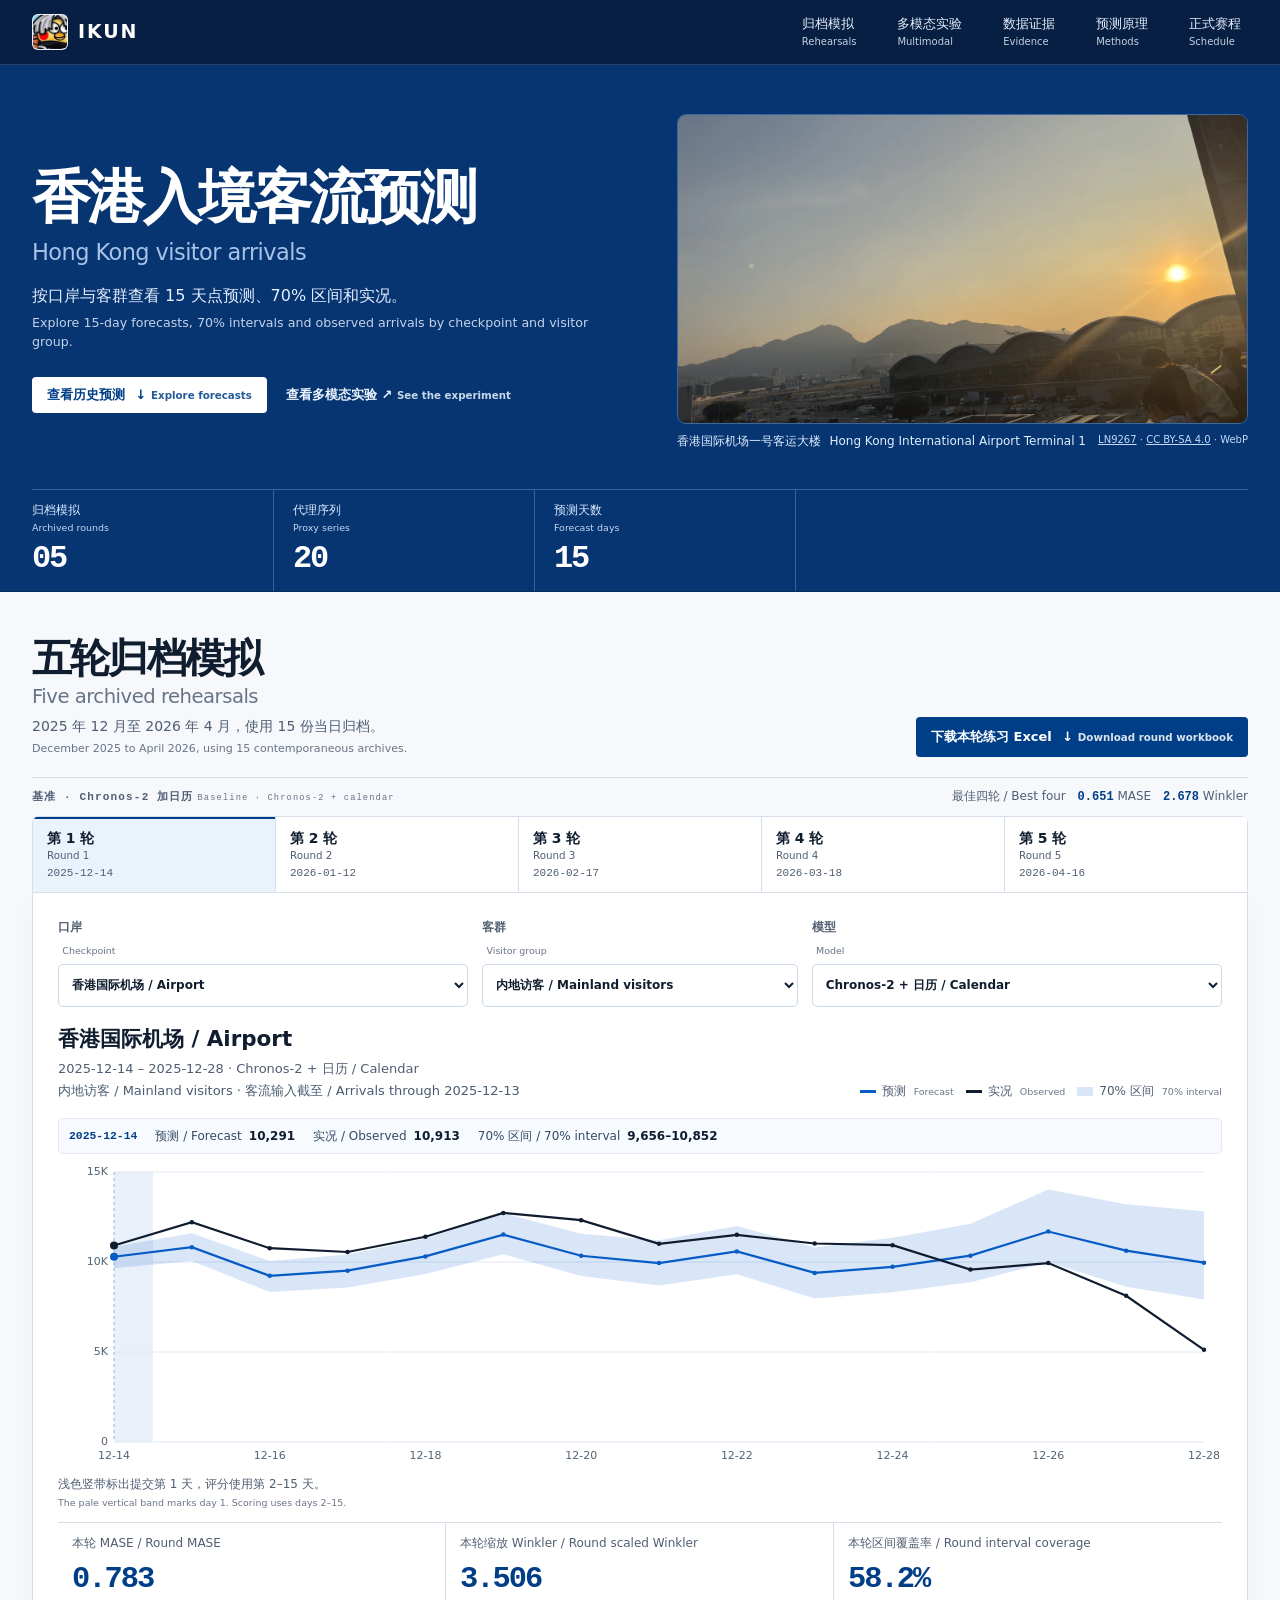
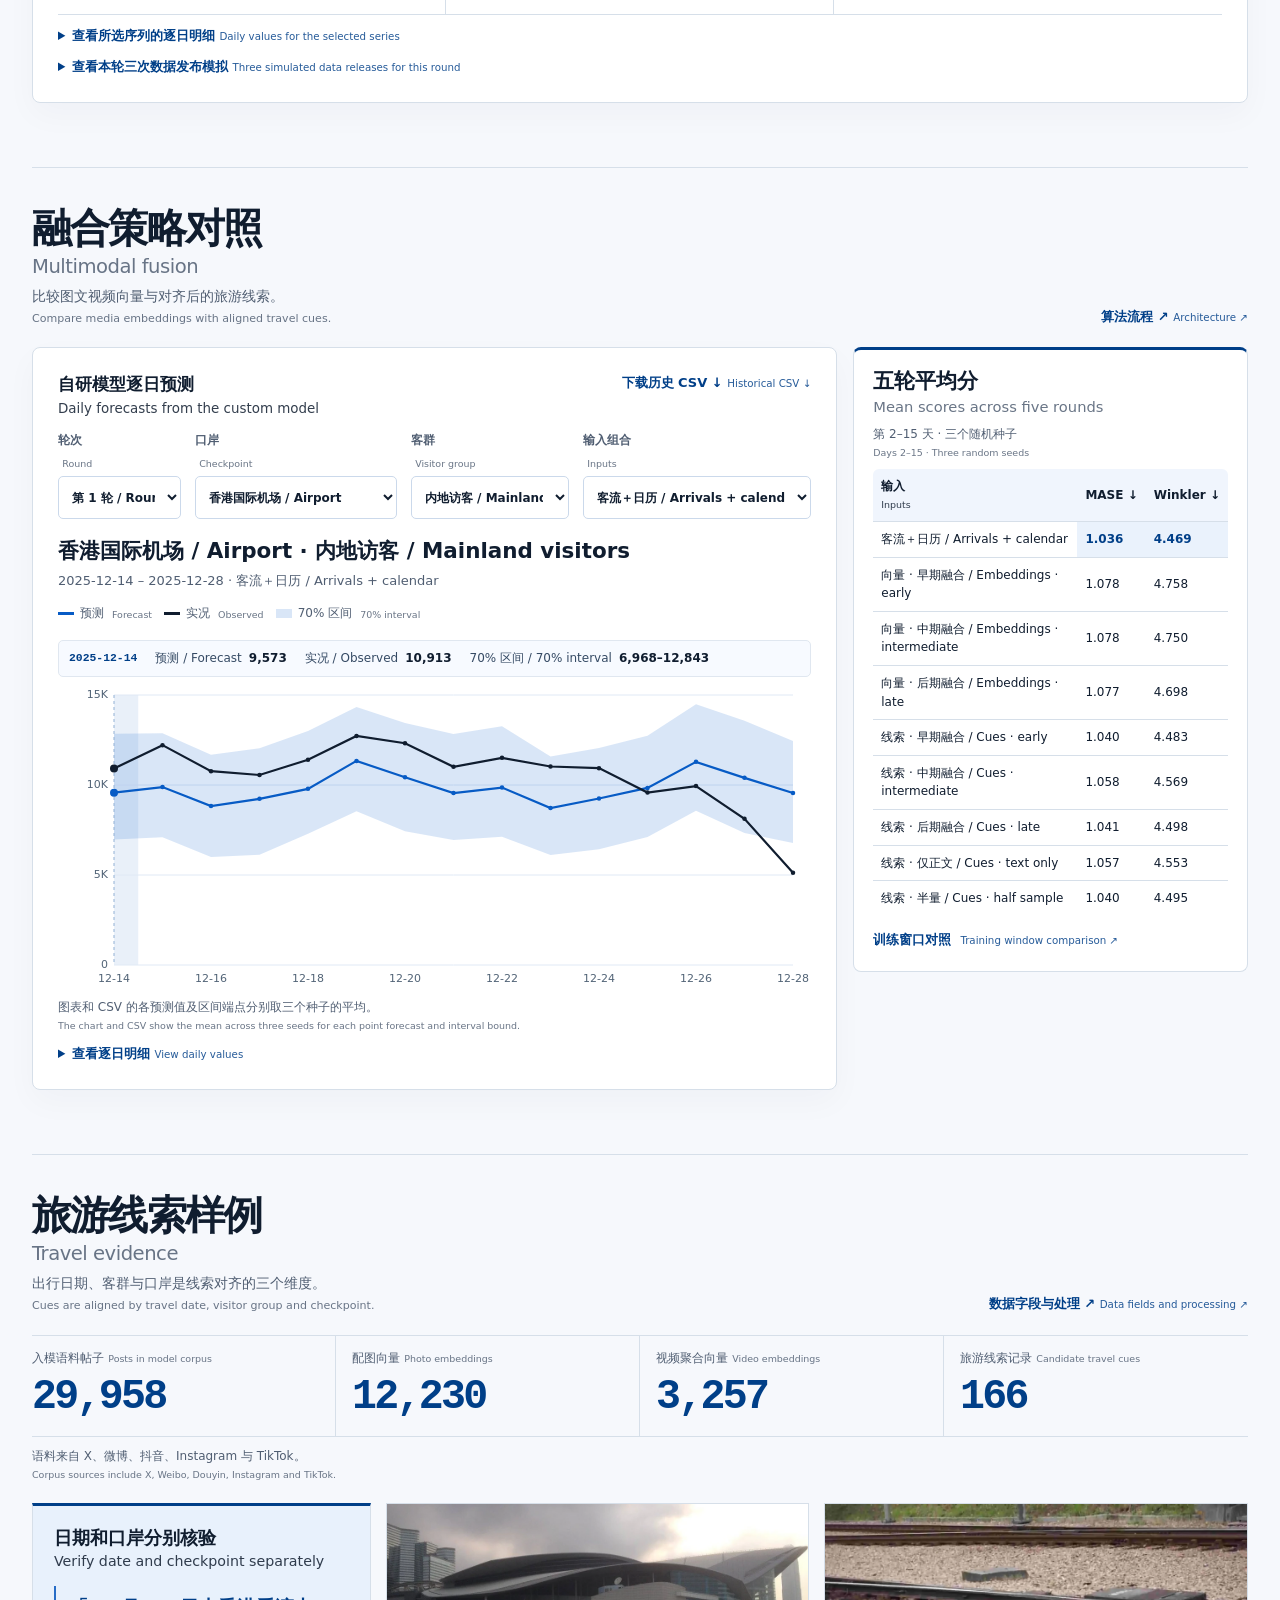
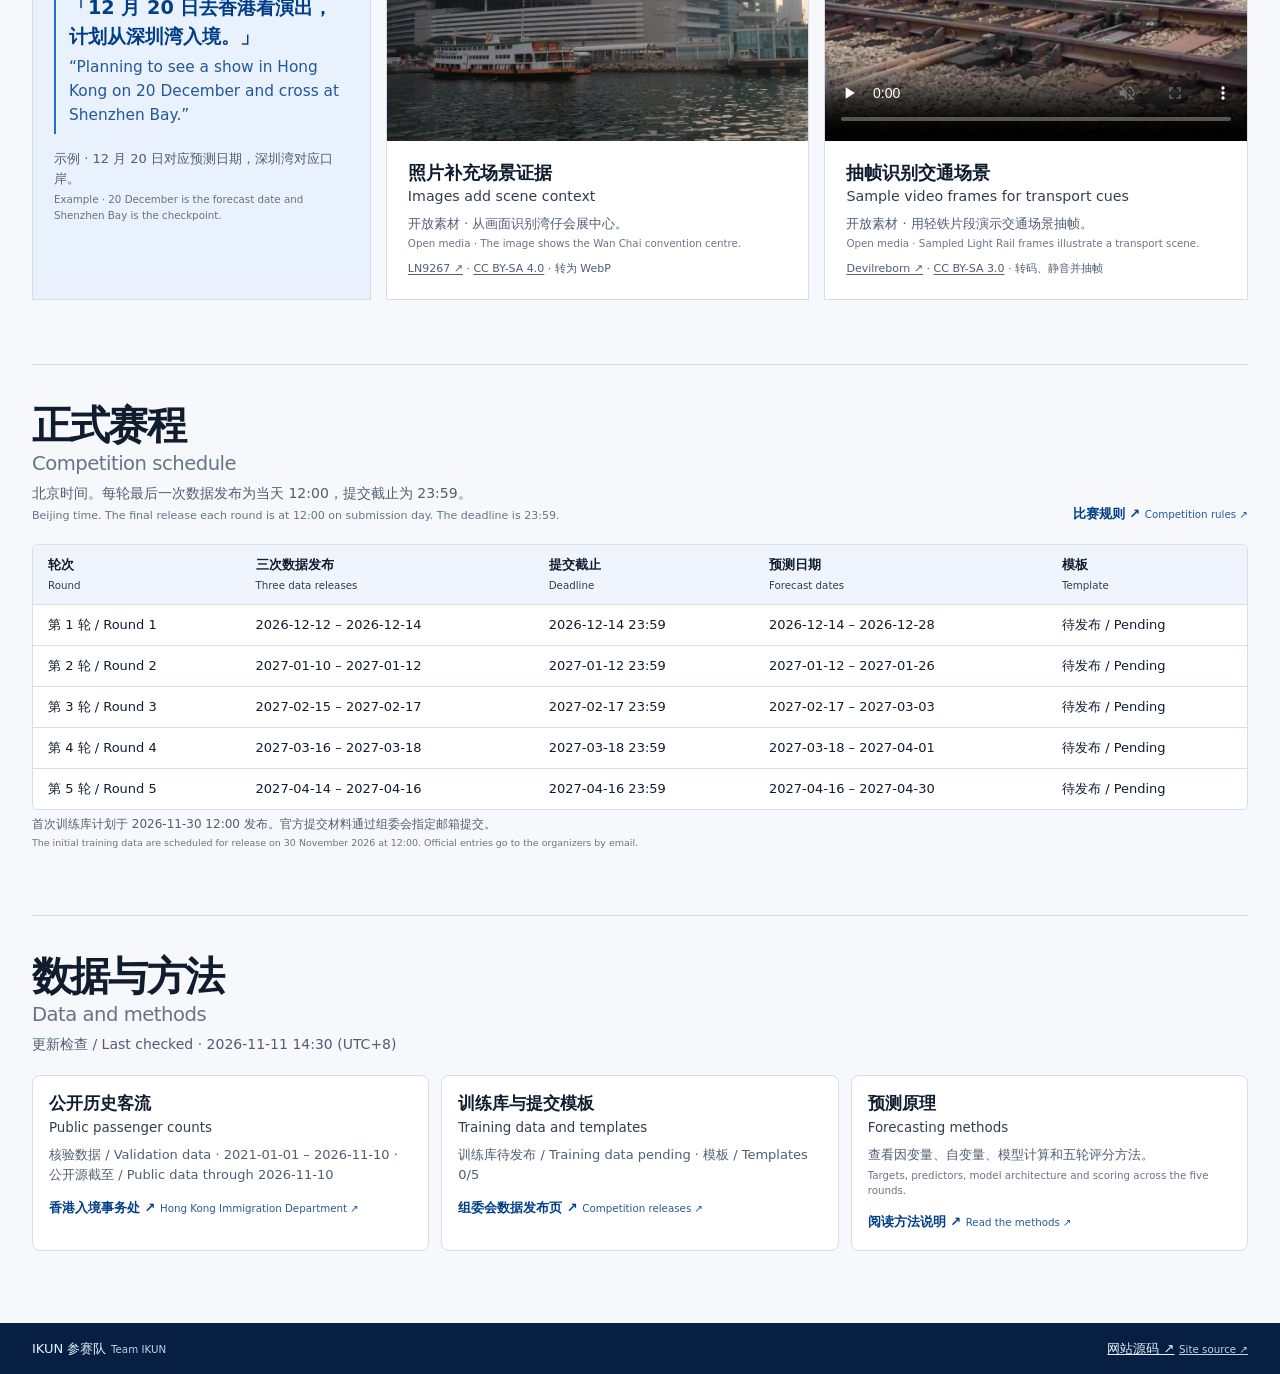
==== commit dcf6997a: "Show bilingual forecast comparisons and model architecture" ====
--- a/site/en/index.html
+++ b/site/en/index.html
@@ -3,206 +3,10 @@
 <head>
   <meta charset="utf-8">
   <meta name="viewport" content="width=device-width, initial-scale=1">
-  <meta name="description" content="IKUN forecasts Hong Kong visitor arrivals by checkpoint, with five archived rehearsals and an experiment using text, images and video.">
-  <title>IKUN · Hong Kong arrivals outlook</title>
-  <link rel="icon" href="../assets/ikun-avatar.png" type="image/png">
-  <link rel="stylesheet" href="../style.css">
-  <link rel="stylesheet" href="../atlas.css">
-  <link rel="alternate" hreflang="zh-Hans" href="../index.html">
-  <script defer src="../rehearsal.js"></script>
-  <script defer src="../multimodal.js"></script>
-  <script defer src="../sources.js"></script>
-  <script defer src="../app.js"></script>
+  <title>IKUN · Hong Kong visitor arrivals</title>
+  <link rel="canonical" href="../index.html">
+  <script>location.replace("../" + location.search + location.hash);</script>
+  <meta http-equiv="refresh" content="0;url=../">
 </head>
-<body>
-  <header class="masthead">
-    <div class="wrap nav">
-      <a class="brand" href="#top"><img class="team-avatar" src="../assets/ikun-avatar.png" alt="" width="36" height="36"> IKUN</a>
-      <nav aria-label="Main navigation">
-        <a href="#forecast">Rehearsals</a>
-        <a href="#multimodal">Multimodal</a>
-        <a href="#evidence">Evidence</a>
-        <a href="methods.html">Methods</a>
-        <a href="#calendar">Schedule</a>
-        <a class="language" href="../index.html" hreflang="zh-Hans" lang="zh-Hans">中文</a>
-      </nav>
-    </div>
-  </header>
-  <main id="top">
-    <section class="hero atlas-hero" aria-labelledby="page-title">
-      <div class="wrap atlas-grid">
-        <div class="hero-copy">
-          <p class="eyebrow"><span class="atlas-dot" aria-hidden="true"></span> IKUN / HONG KONG ARRIVALS</p>
-          <h1 id="page-title">Hong Kong<br>arrivals outlook</h1>
-          <p class="intro">Explore 15 days of forecasts, observations and 70% intervals by checkpoint and visitor group. Five archived rounds test whether text, images and video give us advance signals.</p>
-          <div class="hero-actions">
-            <a class="button hero-button" href="#forecast">Explore forecasts <span aria-hidden="true">↓</span></a>
-            <a class="atlas-secondary" href="#multimodal">See the experiment <span aria-hidden="true">↗</span></a>
-          </div>
-        </div>
-        <figure class="atlas-figure">
-          <img src="../assets/arrival-network.svg" width="600" height="350" alt="">
-          <figcaption><span>FIG. 01</span> Checkpoint network concept</figcaption>
-        </figure>
-      </div>
-      <div class="wrap atlas-band">
-        <dl>
-          <div><dt>Archived rounds</dt><dd>05</dd></div>
-          <div><dt>Proxy series</dt><dd>20</dd></div>
-          <div><dt>Forecast days</dt><dd>15</dd></div>
-        </dl>
-        <p>Public research preview · Historical rehearsals</p>
-      </div>
-    </section>
-    <div class="wrap content">
-      <section id="forecast" aria-labelledby="forecast-title">
-        <div class="section-heading">
-          <div><p class="section-index">01 / ARCHIVE</p><h2 id="forecast-title">Five archived rehearsals</h2><p>Replayed on corresponding dates in 2025–2026 using 15 same-day archives.</p></div>
-          <a id="workbook" class="button" download>Download round workbook <span aria-hidden="true">↓</span></a>
-        </div>
-        <div class="archive-strip">
-          <span>EXTERNAL BASELINE · CHRONOS-2 + CALENDAR</span>
-          <span>Best four rounds <b id="hero-mase">—</b> MASE <b id="hero-winkler">—</b> Winkler</span>
-        </div>
-        <div class="rounds" id="rounds" aria-label="Rehearsal rounds"></div>
-        <div class="card forecast">
-          <div class="filters">
-            <label>Checkpoint<select id="port"></select></label>
-            <label>Visitor group<select id="group"></select></label>
-            <label>Model<select id="model"></select></label>
-          </div>
-          <div class="chart-header">
-            <div><h3 id="chart-title"></h3><p id="chart-subtitle" aria-live="polite"></p></div>
-            <ul class="legend" aria-label="Chart legend">
-              <li><i class="forecast-key"></i>Forecast</li>
-              <li><i class="actual-key"></i>Observed</li>
-              <li><i class="interval-key"></i>70% interval</li>
-            </ul>
-          </div>
-          <div class="chart-surface">
-            <output class="chart-readout" id="chart-readout"></output>
-            <canvas id="chart" tabindex="0" role="img" aria-label="Daily arrivals and forecasts. Use the left and right arrow keys to change dates. Values are listed in the table below."></canvas>
-          </div>
-          <p class="caption">The pale vertical band marks day 1. Scoring uses days 2–15.</p>
-          <dl class="scores" id="scores" aria-live="polite"></dl>
-          <details>
-            <summary>Daily values for the selected series</summary>
-            <div class="table-scroll">
-              <table><thead><tr><th>Date</th><th>Observed</th><th>Point forecast</th><th>Lower</th><th>Upper</th></tr></thead><tbody id="daily"></tbody></table>
-            </div>
-          </details>
-          <details>
-            <summary>Three simulated data releases for this round</summary>
-            <p class="caption">Each archive is selected at the noon Beijing time cutoff. All three forecasts cover the same target dates. The third serves as the rehearsal submission.</p>
-            <div class="table-scroll">
-              <table><thead><tr><th>Release date</th><th>Archive timestamp</th><th>History through</th><th>MASE</th></tr></thead><tbody id="releases"></tbody></table>
-            </div>
-          </details>
-        </div>
-      </section>
-      <section id="multimodal" aria-labelledby="multimodal-title">
-        <div class="section-heading">
-          <div><p class="section-index">02 / MULTIMODAL</p><h2 id="multimodal-title">Can media signal arrivals in advance?</h2>
-          <p>Compare travel cues from text, then add photos, covers and video frames to the same spatiotemporal model.</p></div>
-          <a class="text-link" href="methods.html#multimodal-method">Model and variables ↗</a>
-        </div>
-        <div class="experiment-grid">
-          <article class="card forecast">
-            <div class="experiment-heading">
-              <div><p class="section-kicker">FIVE RETROSPECTIVE ROUNDS</p><h3>Daily forecasts from the custom model</h3></div>
-              <a class="text-link" href="../exports/multimodal-historical.csv" download>Historical CSV ↓</a>
-            </div>
-            <div class="filters media-filters">
-              <label>Round<select id="media-round"></select></label>
-              <label>Checkpoint<select id="media-port"></select></label>
-              <label>Visitor group<select id="media-group"></select></label>
-              <label>Inputs<select id="media-model"></select></label>
-            </div>
-            <div class="chart-header">
-              <div><h3 id="media-chart-title"></h3><p id="media-chart-subtitle"></p></div>
-              <ul class="legend" aria-label="Legend">
-                <li><i class="forecast-key"></i>Forecast</li><li><i class="actual-key"></i>Observed</li><li><i class="interval-key"></i>70% interval</li>
-              </ul>
-            </div>
-            <div class="chart-surface">
-              <output class="chart-readout" id="media-readout"></output>
-              <canvas id="media-chart" tabindex="0" role="img" aria-label="Historical multimodal forecast and observations. Use arrow keys to change dates."></canvas>
-            </div>
-            <p class="caption">The chart and CSV show the mean across three seeds for each point forecast and interval bound.</p>
-            <details>
-              <summary>View daily values</summary>
-              <div class="table-scroll"><table><thead><tr><th>Date</th><th>Observed</th><th>Forecast</th><th>Lower</th><th>Upper</th></tr></thead><tbody id="media-daily"></tbody></table></div>
-            </details>
-          </article>
-          <aside class="experiment-side">
-            <article class="card experiment-card">
-              <p class="section-kicker">UPDATED 12 NOV 2026</p>
-              <h3>Arrivals and calendar still lead</h3>
-              <p class="caption">Scores average the five rounds and three seeds, using days 2–15 in each round.</p>
-              <div class="table-scroll">
-                <table class="experiment-scores"><thead><tr><th>Inputs</th><th>MASE ↓</th><th>Winkler ↓</th></tr></thead><tbody id="media-scores"></tbody></table>
-              </div>
-              <p class="caption">Media were aligned by post date and retrieved later. The results are exploratory.</p>
-            </article>
-          </aside>
-        </div>
-      </section>
-      <section id="evidence" aria-labelledby="evidence-title">
-        <div class="section-heading">
-          <div><p class="section-index">03 / DATA EVIDENCE</p><h2 id="evidence-title">From media to a forecast signal</h2>
-          <p>Each cue retains its source, availability time, event date and verifiable checkpoint.</p></div>
-          <a class="text-link" href="methods.html#cue-method">Data fields and processing ↗</a>
-        </div>
-        <dl class="evidence-inventory">
-          <div><dt>Posts in model corpus</dt><dd>29,958</dd></div>
-          <div><dt>Photo embeddings</dt><dd>12,230</dd></div>
-          <div><dt>Video embeddings</dt><dd>3,257</dd></div>
-          <div><dt>Candidate travel cues</dt><dd>661</dd></div>
-        </dl>
-        <p class="caption evidence-caption">X, Weibo, Douyin, Instagram and TikTok. Modalities can share a post. The openly licensed examples below illustrate the method and are excluded from these corpus counts.</p>
-        <div class="evidence-grid">
-          <article class="evidence-text">
-            <p class="section-index">01 / TEXT</p>
-            <h3>Verify date and checkpoint separately</h3>
-            <blockquote>“Planning to see a show in Hong Kong on 20 December and cross at Shenzhen Bay.”</blockquote>
-            <p>Illustrative text. If available before the cutoff, the date can support that forecast day; the checkpoint mention is scoped to Shenzhen Bay.</p>
-          </article>
-          <figure class="evidence-media">
-            <img src="../assets/wan-chai-venue.webp" alt="Hong Kong Convention and Exhibition Centre in Wan Chai viewed from the harbour" loading="lazy" width="1000" height="750">
-            <figcaption><p class="section-index">02 / IMAGE</p><h3>Images add scene context</h3>
-            <p>An archival photo of the Wan Chai convention centre can help identify a venue. It cannot establish event dates, visitor counts or the checkpoint used.</p>
-            <small><a href="https://commons.wikimedia.org/wiki/File:Hong_Kong_Convention_and_Exhibition_Centre_28-05-2016(2).jpg">LN9267 ↗</a> · <a href="https://creativecommons.org/licenses/by-sa/4.0/">CC BY-SA 4.0</a> · Converted to WebP</small></figcaption>
-          </figure>
-          <figure class="evidence-media">
-            <video controls muted preload="none" poster="../assets/light-rail.webp" aria-label="Silent video of a Hong Kong Light Rail track switch">
-              <source src="../assets/light-rail.webm" type="video/webm">
-            </video>
-            <figcaption><p class="section-index">03 / VIDEO</p><h3>Sample video frames for transport cues</h3>
-            <p>An archival Light Rail clip illustrates frame sampling. It contains no evidence about a border checkpoint.</p>
-            <small><a href="https://commons.wikimedia.org/wiki/File:MTR_LRT_railway_switch_blades.ogv">Devilreborn ↗</a> · <a href="https://creativecommons.org/licenses/by-sa/3.0/">CC BY-SA 3.0</a> · Transcoded, muted and sampled</small></figcaption>
-          </figure>
-        </div>
-      </section>
-      <section id="calendar" aria-labelledby="calendar-title">
-        <div class="section-heading">
-          <div><p class="section-index">04 / RELEASES</p><h2 id="calendar-title">Competition schedule</h2><p>Beijing time. The final release each round is at 12:00 on submission day. The deadline is 23:59.</p></div>
-          <a class="text-link" href="https://tourismforecasting.net/tfc/rules.html">Competition rules ↗</a>
-        </div>
-        <div class="card table-scroll">
-          <table class="calendar"><thead><tr><th>Round</th><th>Three data releases</th><th>Deadline</th><th>Forecast dates</th><th>Template</th></tr></thead><tbody id="schedule"></tbody></table>
-        </div>
-        <p class="caption">The initial training data are scheduled for release on 30 November 2026 at 12:00. Official entries go to the organizers by email.</p>
-      </section>
-      <section id="sources" aria-labelledby="sources-title">
-        <div class="section-heading"><div><p class="section-index">05 / SOURCES</p><h2 id="sources-title">Data and methods</h2><p id="checked">Loading source status…</p></div></div>
-        <div class="sources">
-          <article class="card source-card"><h3>Public passenger counts</h3><p id="passenger-status"></p><a class="text-link" href="https://data.gov.hk/en-data/dataset/hk-immd-set5-statistics-daily-passenger-traffic">Hong Kong Immigration Department ↗</a></article>
-          <article class="card source-card"><h3>Training data and templates</h3><p id="template-status"></p><a class="text-link" href="https://tourismforecasting.net/tfc/data_release.html#submission-templates">Competition releases ↗</a></article>
-          <article class="card source-card"><h3>Forecasting methods</h3><p>Targets, predictors, model architecture and scoring across the five rounds.</p><a class="text-link" href="methods.html">Read the methods ↗</a></article>
-        </div>
-      </section>
-    </div>
-  </main>
-  <footer><div class="wrap footer"><span>Team IKUN</span><a href="https://github.com/Brad-zqh/hong-kong-arrivals-outlook">Site source ↗</a></div></footer>
-</body>
+<body><a href="../">香港入境客流预测 · Hong Kong visitor arrivals</a></body>
 </html>
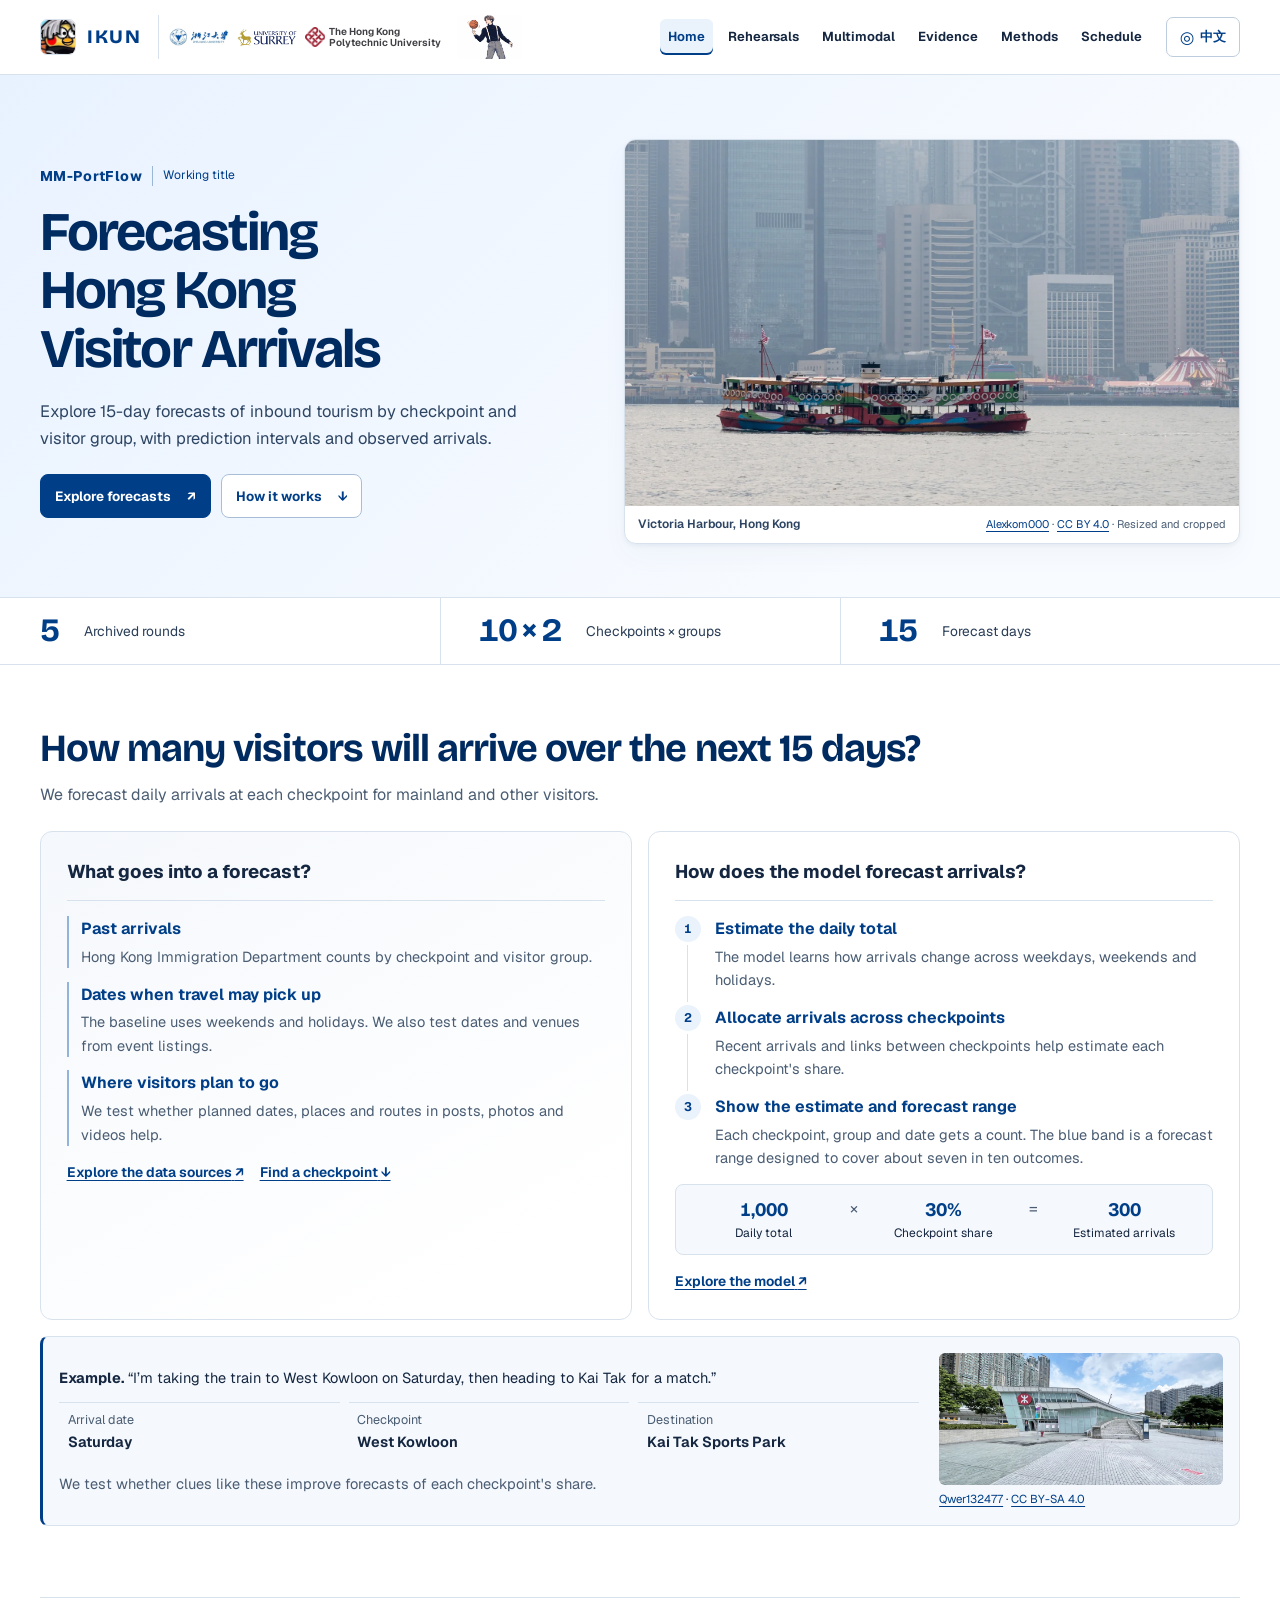
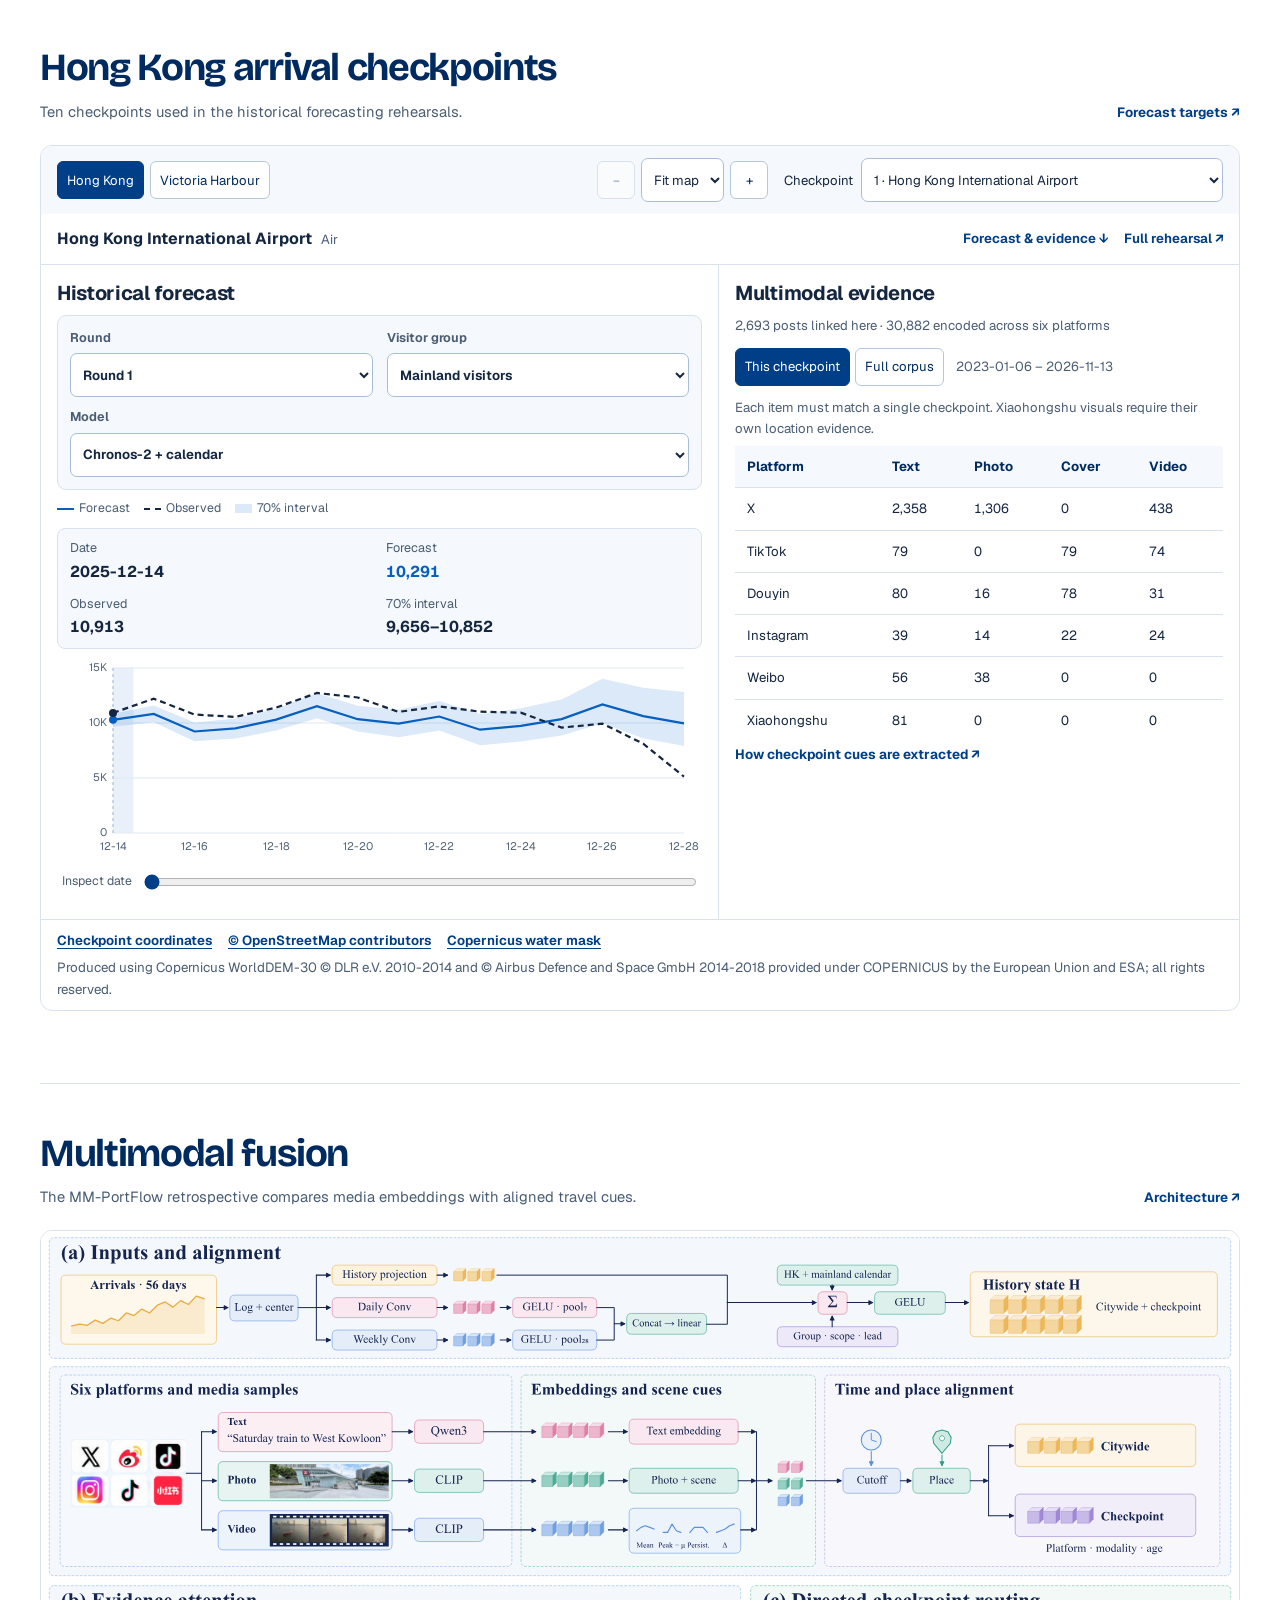
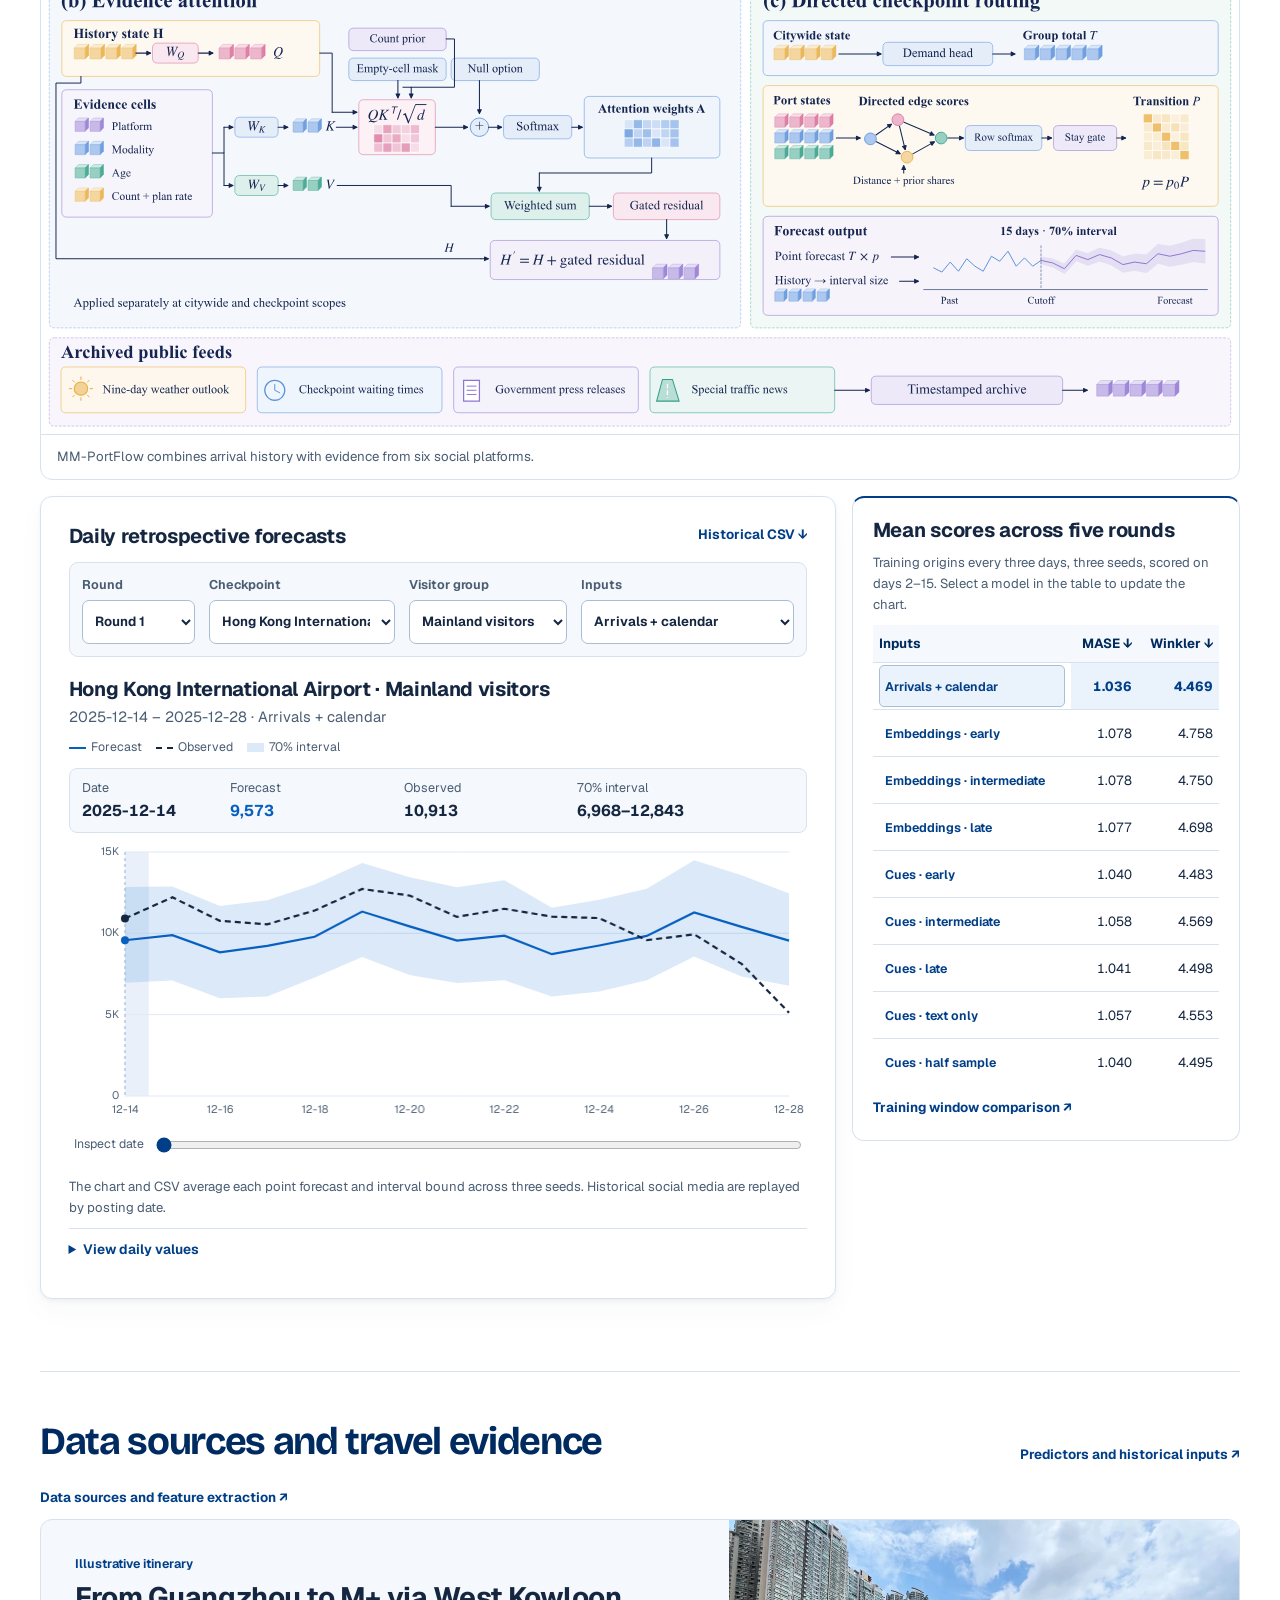
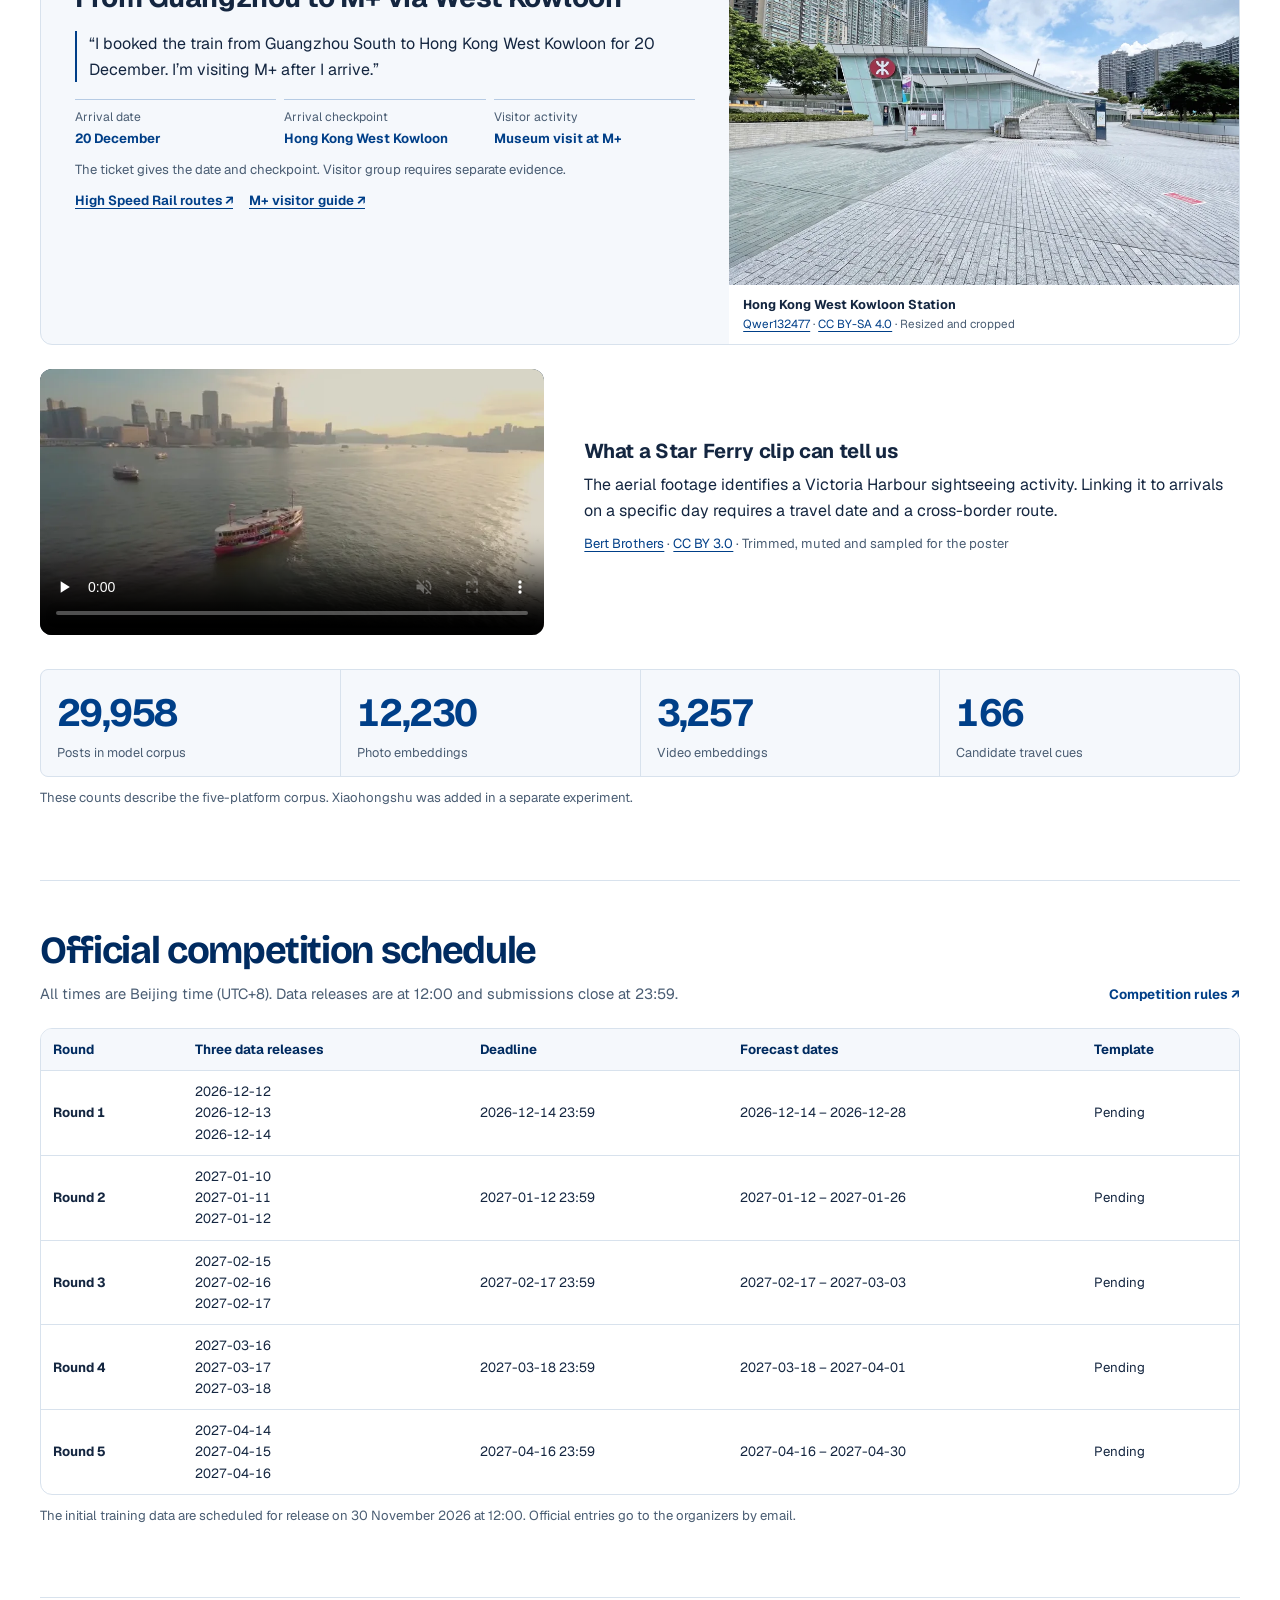
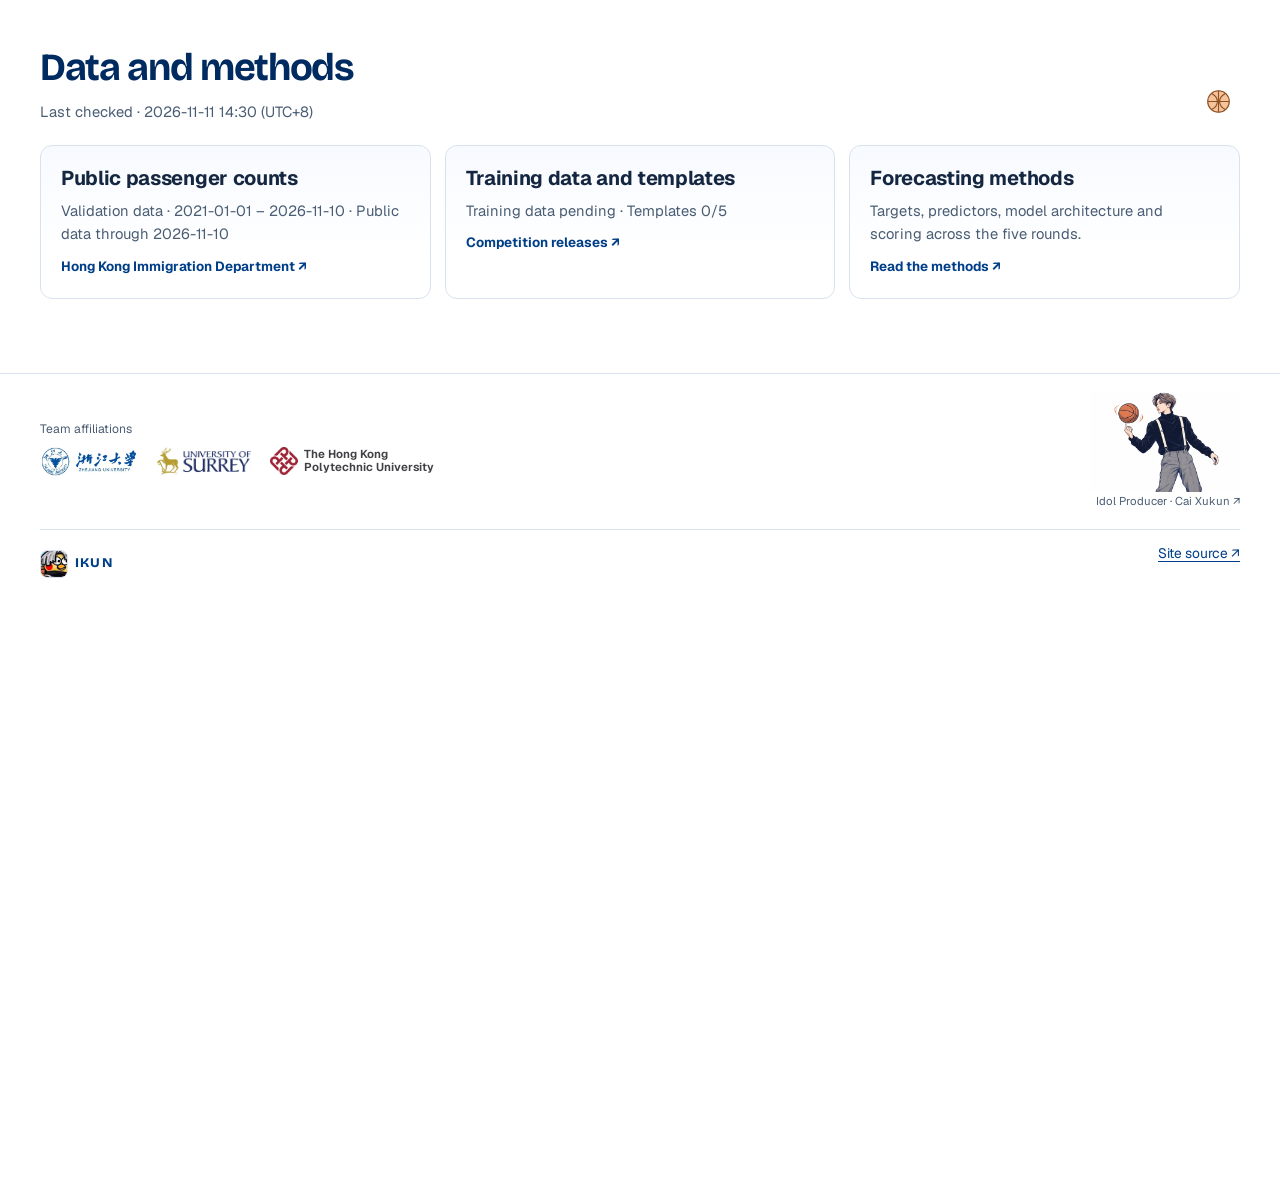
==== commit 5814e7e3: "Use one language at a time in website content" ====
--- a/site/en/index.html
+++ b/site/en/index.html
@@ -5,8 +5,8 @@
   <meta name="viewport" content="width=device-width, initial-scale=1">
   <title>IKUN · Hong Kong visitor arrivals</title>
   <link rel="canonical" href="../index.html">
-  <script>location.replace("../" + location.search + location.hash);</script>
-  <meta http-equiv="refresh" content="0;url=../">
+  <script>const query = new URLSearchParams(location.search); query.set("lang", "en"); location.replace("../?" + query + location.hash);</script>
+  <meta http-equiv="refresh" content="0;url=../?lang=en">
 </head>
-<body><a href="../">香港入境客流预测 · Hong Kong visitor arrivals</a></body>
+<body><a href="../?lang=en">Hong Kong visitor arrivals</a></body>
 </html>
